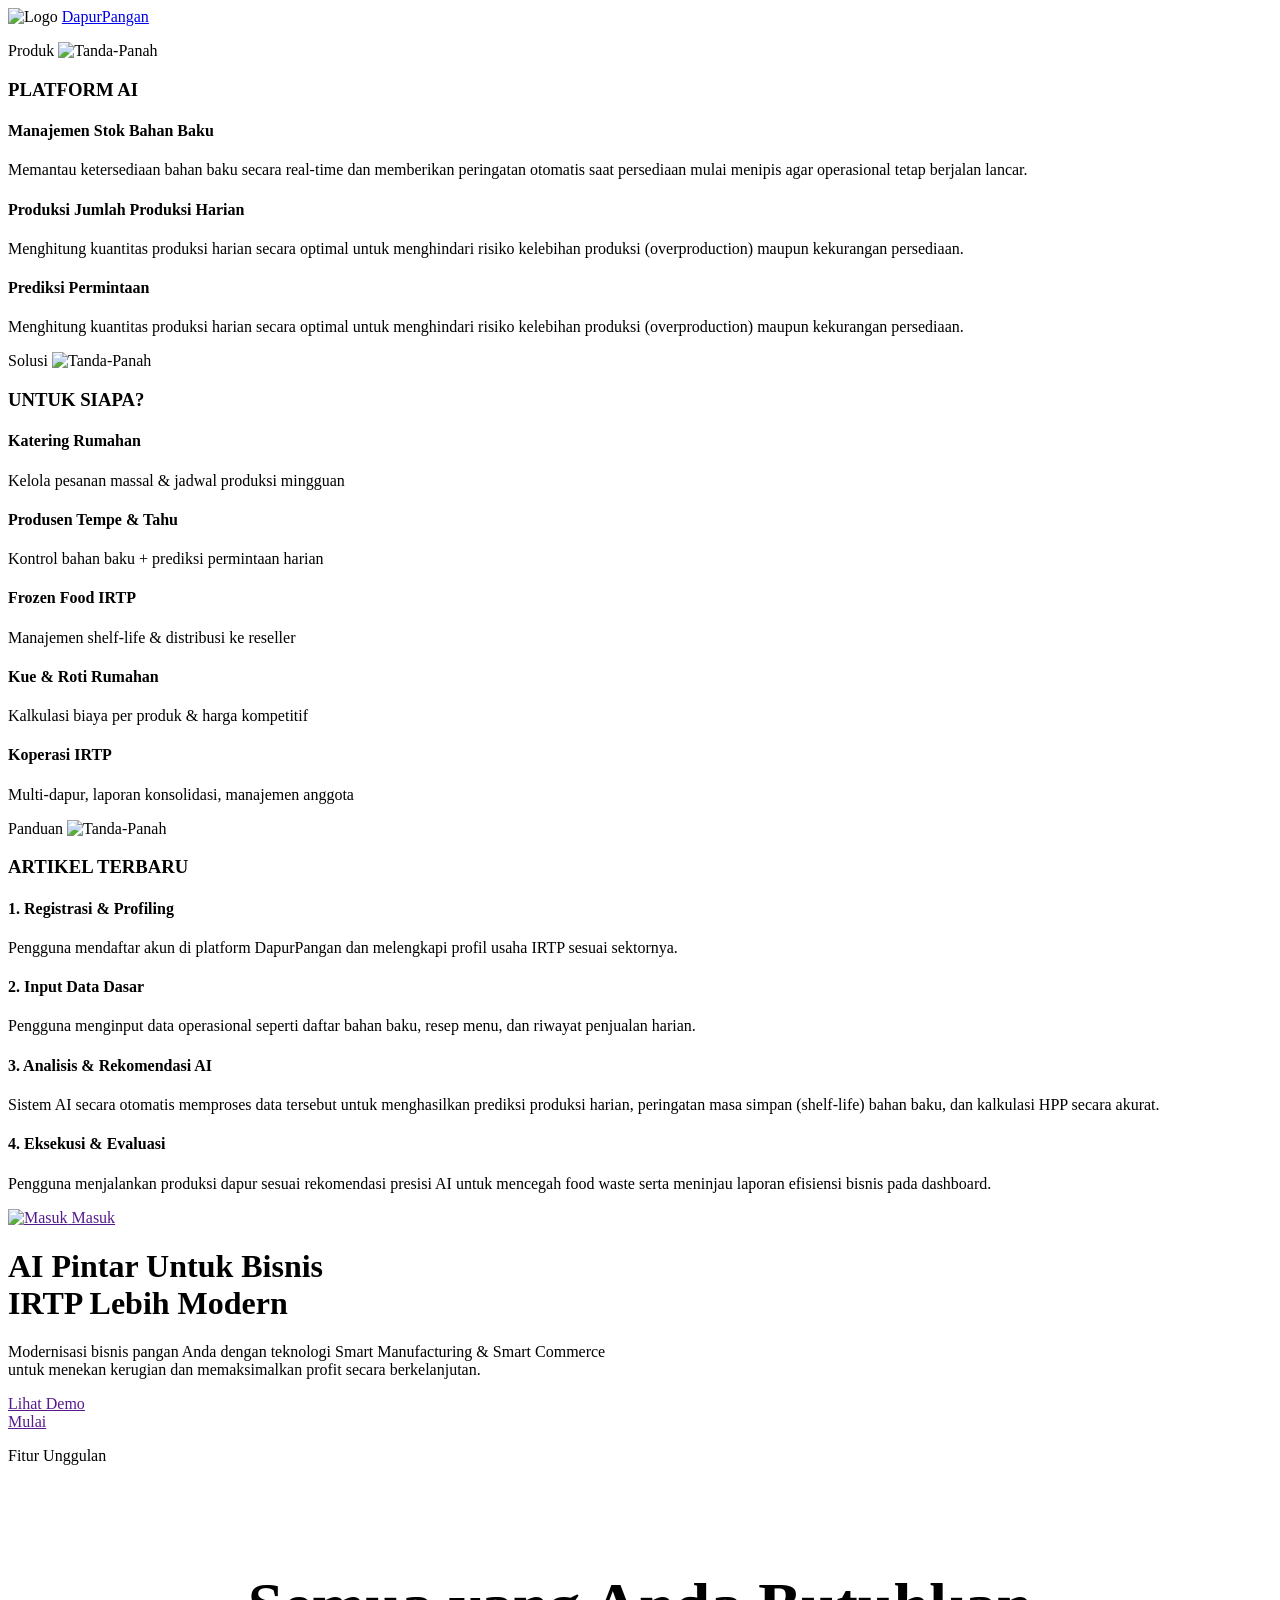
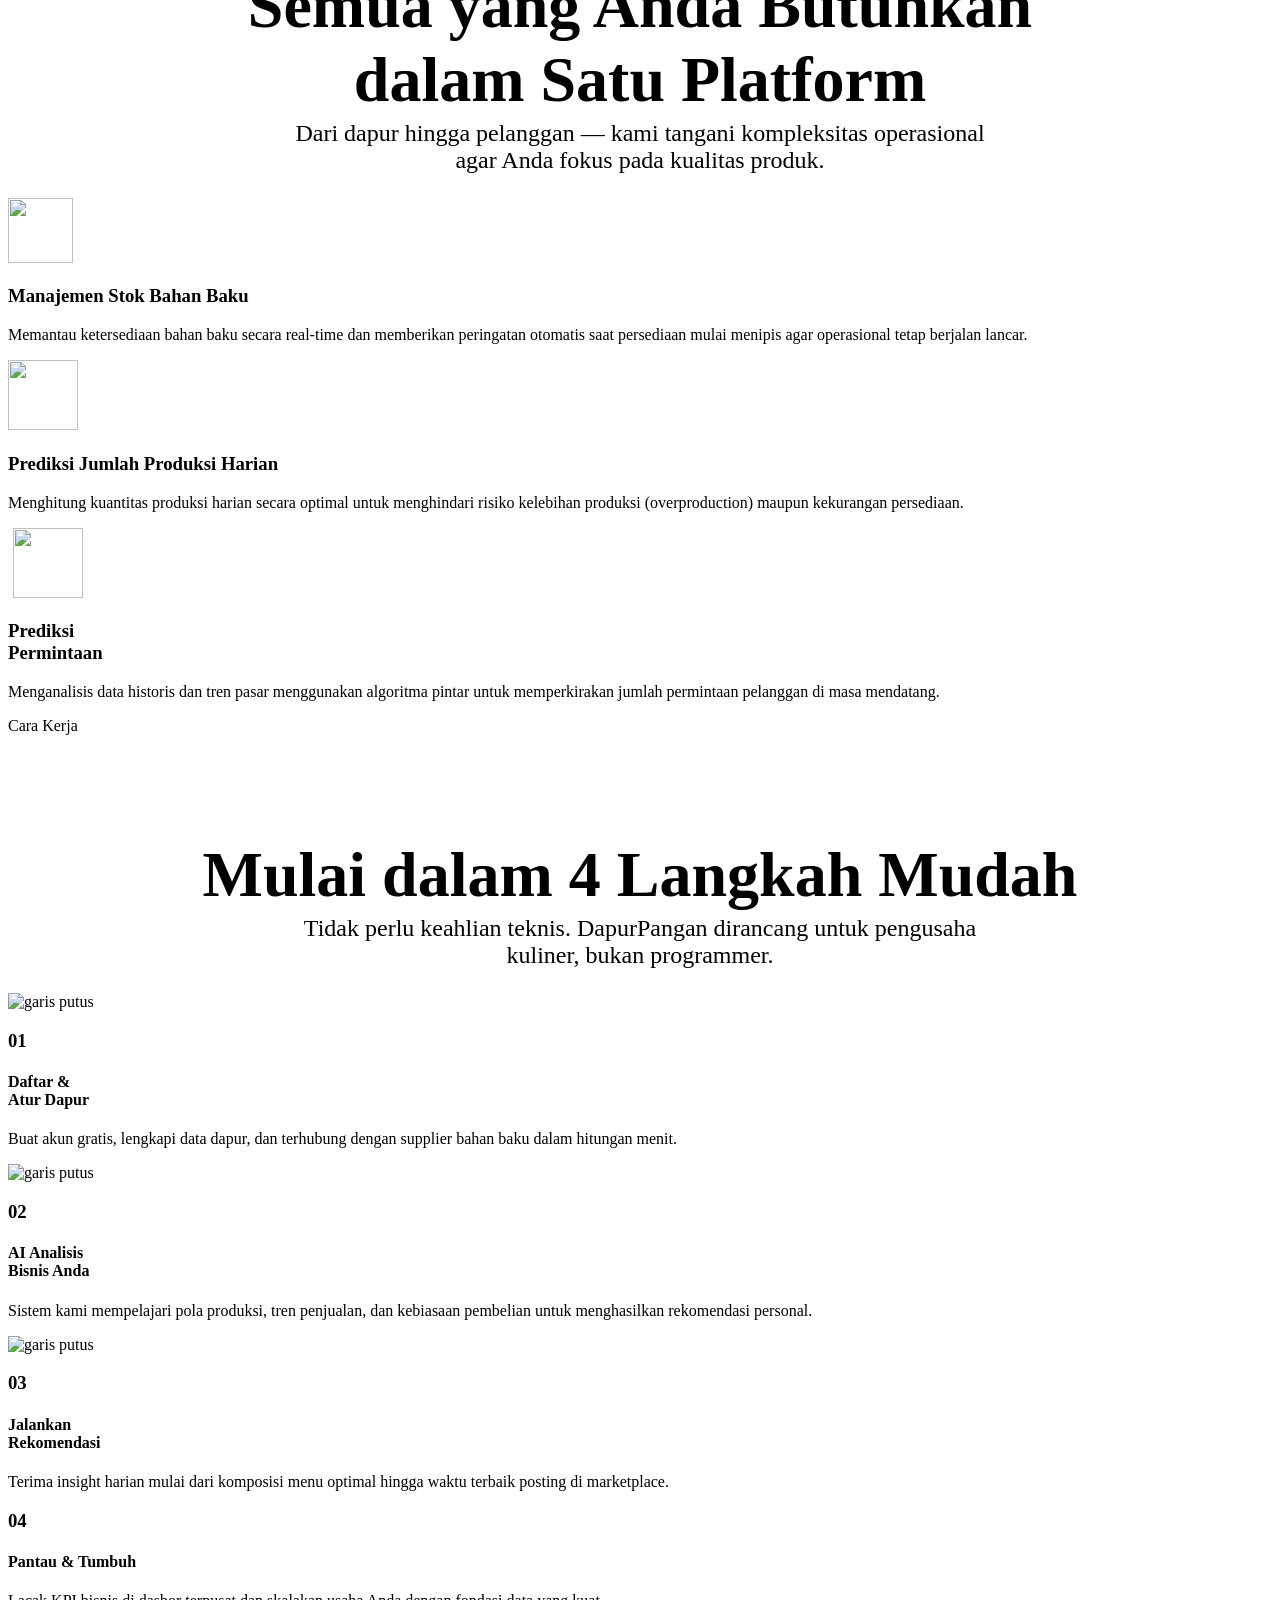
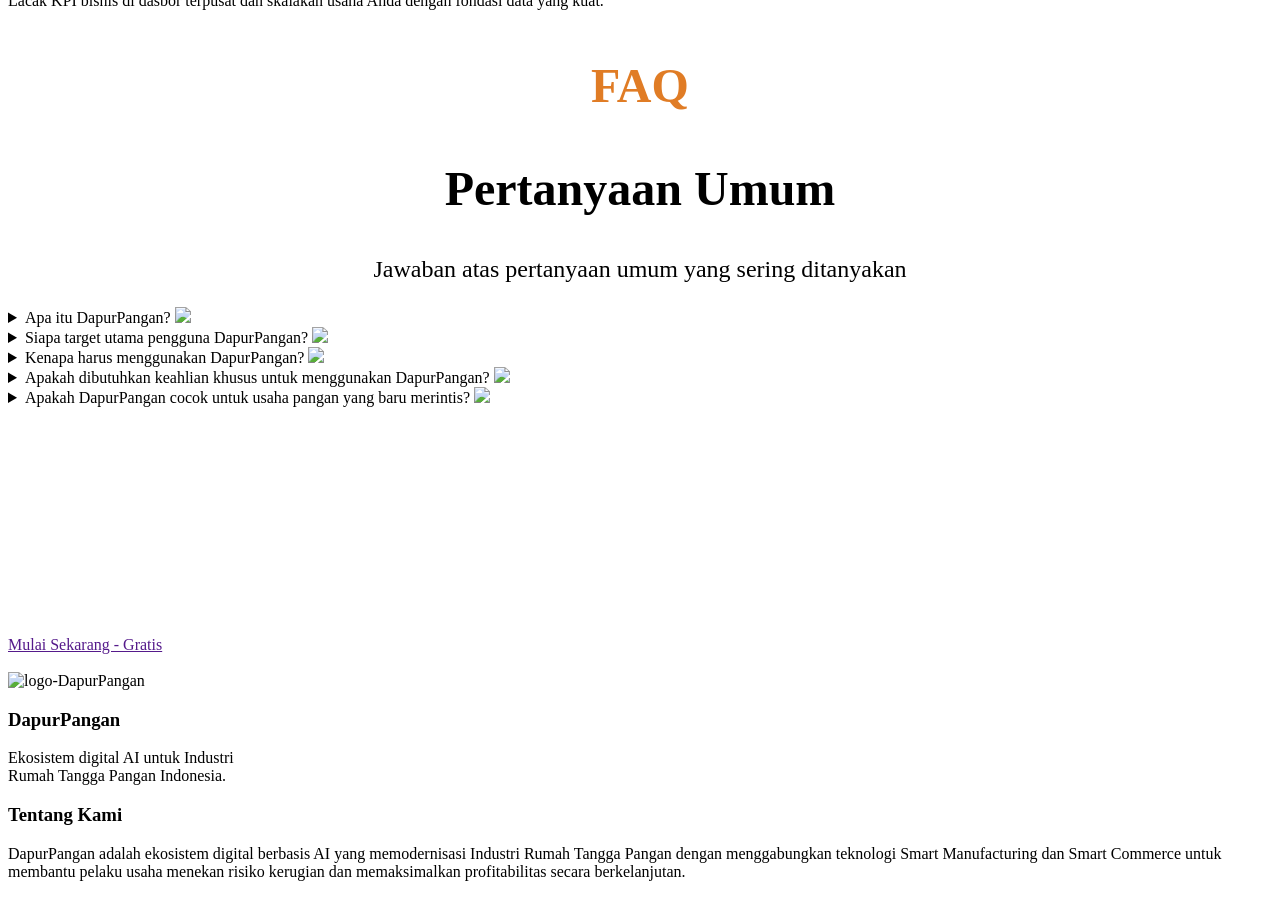
==== frontend/HTML/index.html @ bfacdd44 "Frontend Update" ====
<!DOCTYPE html>
<html lang="en">
<head>
    <meta charset="UTF-8">
    <meta name="viewport" content="width=device-width, initial-scale=1.0">
    <link rel="stylesheet" href="/CSS/style.css">
    <title>DapurPangan AI</title>
</head>
<body>
    <!-- NavBar -->
    <div class ="navbar-menu"> 
        <div id="logo-wrapper">
            <img src="/Image/Logo/Logo DapurPangan.svg" alt="Logo" width="48" height="48">
            <a href="/HTML/index.html">DapurPangan</a>
        </div>

        <div class="Nav">
            <div class="nav-item">
                <!-- Item 1 -->
                <div class="nav-group">
                    <p class="nav-header">
                        Produk
                        <img src="/Image/Panah-Bawah.svg" alt="Tanda-Panah" class="Panah-Bawah" height="15px" width="15px">
                    </p>

                    <div class="mega-box">
                        <h3>PLATFORM AI</h3>
                        
                        <!-- Isi 1 -->
                        <div class="isi-megabox">

                            <div class="teks">
                                <h4>Manajemen Stok Bahan Baku</h4>
                                <p>
                                    Memantau ketersediaan bahan baku secara real-time dan memberikan peringatan 
                                    otomatis saat persediaan mulai menipis agar operasional tetap berjalan lancar.
                                </p>
                            </div>

                        </div>

                        <!-- Isi 2 -->
                        <div class="isi-megabox">

                            <div class="teks">
                                <h4>Produksi Jumlah Produksi Harian</h4>
                                <p>
                                    Menghitung kuantitas produksi harian secara optimal untuk menghindari risiko 
                                    kelebihan produksi (overproduction) maupun kekurangan persediaan.
                                </p>
                            </div>

                        </div>

                        <!-- Isi 3 -->
                        <div class="isi-megabox">

                            <div class="teks">
                                <h4>Prediksi Permintaan</h4>
                                <p>
                                    Menghitung kuantitas produksi harian secara optimal untuk menghindari risiko 
                                    kelebihan produksi (overproduction) maupun kekurangan persediaan.
                                </p>
                            </div>

                        </div>


                    </div>
                </div>
                
                <!-- Item 2 -->
                <div class="nav-group">
                    <p class="nav-header">
                        Solusi
                        <img src="/Image/Panah-Bawah.svg" alt="Tanda-Panah" class="Panah-Bawah" height="15px" width="15px">
                    </p>

                    <div class="mega-box">
                        <h3>UNTUK SIAPA?</h3>

                        <!-- Isi 1 -->
                        <div class="isi-megabox">

                            <div class="teks">
                                <h4>Katering Rumahan</h4>
                                <p>Kelola pesanan massal & jadwal produksi mingguan</p>
                            </div>

                        </div>

                        <!-- Isi 2 -->
                        <div class="isi-megabox">

                            <div class="teks">
                                <h4>Produsen Tempe & Tahu</h4>
                                <p>Kontrol bahan baku + prediksi permintaan harian</p>
                            </div>

                        </div>

                        <!-- Isi 3 -->
                        <div class="isi-megabox">

                            <div class="teks">
                                <h4>Frozen Food IRTP</h4>
                                <p>Manajemen shelf-life & distribusi ke reseller</p>
                            </div>

                        </div>

                        <!-- Isi 4 -->
                        <div class="isi-megabox">
                            
                            <div class="teks">
                                <h4>Kue & Roti Rumahan</h4>
                                <p>Kalkulasi biaya per produk & harga kompetitif</p>
                            </div>

                        </div>

                        <!-- Isi 5 -->
                        <div class="isi-megabox">

                            <div class="teks">
                                <h4>Koperasi IRTP</h4>
                                <p>Multi-dapur, laporan konsolidasi, manajemen anggota</p>
                            </div>

                        </div>

                    </div>
                </div>

                <!-- Item 3 -->
                <div class="nav-group">
                    <p class="nav-header">
                        Panduan
                        <img src="/Image/Panah-Bawah.svg" alt="Tanda-Panah" class="Panah-Bawah" height="15px" width="15px">
                    </p>

                    <div class="mega-box">
                        <h3>ARTIKEL TERBARU</h3>
                        <!-- Isi 1 -->
                        <div class="isi-megabox">

                            <div class="teks">
                                <h4>1. Registrasi & Profiling</h4>
                                <p>
                                    Pengguna mendaftar akun di platform DapurPangan dan melengkapi profil usaha IRTP sesuai sektornya.
                                </p>
                            </div>

                        </div>

                        <!-- Isi 2 -->
                        <div class="isi-megabox">

                            <div class="teks">
                                <h4>2. Input Data Dasar</h4>
                                <p>
                                    Pengguna menginput data operasional seperti daftar bahan baku, resep menu, dan riwayat penjualan harian.
                                </p>
                            </div>

                        </div>

                        <!-- Isi 3 -->
                        <div class="isi-megabox">

                            <div class="teks">
                                <h4>3. Analisis & Rekomendasi AI</h4>
                                <p>
                                    Sistem AI secara otomatis memproses data tersebut untuk menghasilkan prediksi produksi harian, 
                                    peringatan masa simpan (shelf-life) bahan baku, dan kalkulasi HPP secara akurat.
                                </p>
                            </div>

                        </div>

                        <!-- Isi 4 -->
                        <div class="isi-megabox">

                            <div class="teks">
                                <h4>4. Eksekusi & Evaluasi</h4>
                                <p>
                                    Pengguna menjalankan produksi dapur sesuai rekomendasi presisi AI untuk mencegah food waste serta meninjau 
                                    laporan efisiensi bisnis pada dashboard.
                                </p>
                            </div>

                        </div>

                    </div>
                </div>
                
            </div>

        </div>

        <div id="tombol-masuk">
            <a href="">
            <img id="logo-masuk" src="/Image/Mulai.svg" alt="Masuk" width="30" height="32">
                Masuk
            </a> 
        </div>

    </div>

    <!-- Body -->
     <div class ="Body-Content">
        <div id="Judul">
            <h1>AI Pintar Untuk Bisnis<br> IRTP Lebih Modern</h1>
        </div>

        <div id="Isi-Teks">
            <p>Modernisasi bisnis pangan Anda dengan teknologi Smart Manufacturing & Smart Commerce<br>
                untuk menekan kerugian dan memaksimalkan profit secara berkelanjutan.
            </p>
        </div>

        <div id="Tombol">
            <div id="btn-Lihat-Demo">
                <a href="">Lihat Demo</a>
            </div>

            <div id="btn-Mulai">
                <a href="">Mulai</a>
            </div>
        </div>
     </div>
     
     <!-- Fitur Unggulan -->
    <div class="fitur-unggulan">
        <div class="badge-hiasan">
            <p>Fitur Unggulan</p>
        </div>

        <div class="badge-tulisan">
            <h2 style="font-size: 64px; font-weight: 600; text-align: center; position: relative; top: 50px;">
                Semua yang Anda Butuhkan<br>dalam Satu Platform
            </h2>
            <p style="font-size: 24px; text-align: center;">
               Dari dapur hingga pelanggan — kami tangani kompleksitas operasional<br>agar Anda fokus pada kualitas produk. 
            </p>
        </div>
        
        <div class="card-container">

            <div class="isi-fitur">
                <div class="Header-fitur">
                    <div class="logo-fitur">
                        <img src="/Image/Logo Manajemen Stock.svg" style="height: 65px;  width: 65px;">
                    </div>
                    <h3>Manajemen Stok Bahan Baku</h3>
                </div>
                <p>Memantau ketersediaan bahan baku secara real-time dan memberikan peringatan 
                    otomatis saat persediaan mulai menipis agar operasional tetap berjalan lancar.
                </p>
            </div>

            <div class="isi-fitur">
                <div class="Header-fitur">
                    <div class="logo-fitur">
                        <img src="/Image/Logo Prediksi Jumlah.svg" style="height: 70px;  width: 70px;">
                    </div>
                    <h3>Prediksi Jumlah Produksi Harian</h3>
                </div>
                <p>Menghitung kuantitas produksi harian secara optimal untuk menghindari risiko 
                    kelebihan produksi (overproduction) maupun kekurangan persediaan.
                </p>
            </div>

            <div class="isi-fitur">
                <div class="Header-fitur">
                    <div class="logo-fitur">
                        <img src="/Image/Logo Prediksi Permintaan.svg" style="height:70px;  width: 70px; margin-left: 5px;">
                    </div>
                    <h3>Prediksi<br>Permintaan</h3>
                </div>
                <p>Menganalisis data historis dan tren pasar menggunakan algoritma pintar untuk memperkirakan jumlah permintaan pelanggan di masa mendatang.</p>
            </div>

        </div>

    </div>

    <!-- Cara Kerja -->
    <div class="badge-hiasan">
         <p>Cara Kerja</p>
    </div>

    <div class="badge-tulisan">
        <h2 style="font-size: 64px; font-weight: 600; text-align: center; position: relative; top: 50px;">
            Mulai dalam 4 Langkah Mudah
        </h2>

        <p style="font-size: 24px; text-align: center;">
            Tidak perlu keahlian teknis. DapurPangan dirancang untuk pengusaha<br>kuliner, bukan programmer.
        </p>
    </div>

    <div class="Cara-kerja">

        <div id="CaraKerja-Satu">
            <div class="Header-CaraKerja">
                <div class="nomor-cara-kerja">
                    <div id="Garis-satu">
                        <img src="/Image/Garis.svg" alt="garis putus">
                    </div>
                    <h3>01</h3> 
                </div>
                <h4>Daftar &<br>Atur Dapur</h4>
            </div>
            <p>Buat akun gratis, lengkapi data dapur, dan terhubung dengan supplier bahan baku dalam hitungan menit.</p>
        </div>

        <div id="CaraKerja-Dua">
            <div class="Header-CaraKerja">
                <div class="nomor-cara-kerja">
                    <div id="Garis-dua">
                        <img src="/Image/Garis.svg" alt="garis putus">
                    </div>
                    <h3>02</h3> 
                </div>
                <h4>AI Analisis<br>Bisnis Anda</h4>
            </div>
            <p>Sistem kami mempelajari pola produksi, tren penjualan, dan kebiasaan pembelian untuk menghasilkan rekomendasi personal.</p>
        </div>

        <div id="CaraKerja-Tiga">
            <div class="Header-CaraKerja">
                <div class="nomor-cara-kerja">
                    <div id="Garis-tiga">
                        <img src="/Image/Garis.svg" alt="garis putus">
                    </div>
                    <h3>03</h3> 
                </div>
                <h4>Jalankan<br>Rekomendasi</h4>
            </div>
            <p>Terima insight harian mulai dari komposisi menu optimal hingga waktu terbaik posting di marketplace.</p>
        </div>

        <div id="CaraKerja-Empat">
            <div class="Header-CaraKerja">
                <div class="nomor-cara-kerja">
                    <h3>04</h3> 
                </div>
                <h4>Pantau & Tumbuh</h4>
            </div>
            <p>Lacak KPI bisnis di dasbor terpusat dan skalakan usaha Anda dengan fondasi data yang kuat.</p>
        </div>

    </div>

    <!-- FAQ -->
     
     <div class="FAQ">

        <div id="Header-FAQ">
            <h3 style="font-size: 48px; font-weight:600; color:#E07C25; text-align: center;">
                FAQ
            </h3>
            
            <h2 style="font-size: 48px; font-weight: 600; text-align: center;">
                Pertanyaan Umum
            </h2>
            
            <p style="font-size: 24px; font-weight: 300; text-align: center;">
                Jawaban atas pertanyaan umum yang sering ditanyakan            
            </p>
        </div>

        <div class="Kotak-pertanyaan">
            <details>
                <summary>  
                    Apa itu DapurPangan?
                    <img src="/Image/Tanda-Panah.svg" class="panah-faq">
                </summary>
                <p>
                   DapurPangan adalah ekosistem digital berbasis AI yang memodernisasi Industri Rumah Tangga Pangan 
                   dengan menggabungkan teknologi Smart Manufacturing dan Smart Commerce untuk membantu pelaku usaha 
                   menekan risiko kerugian dan memaksimalkan profitabilitas secara berkelanjutan.
                </p>
            </details>
        </div>
        
        <div class="Kotak-pertanyaan">
            <details>
                <summary>  
                    Siapa target utama pengguna DapurPangan?
                    <img src="/Image/Tanda-Panah.svg" class="panah-faq">
                </summary>
                <p>
                    Target utama DapurPangan adalah pelaku usaha kuliner (UMKM/catering), 
                    serta masyarakat umum yang membutuhkan pasokan bahan pangan segar, berkualitas, dan terjangkau 
                    secara praktis langsung dari sumbernya.
                </p>
            </details>
        </div>
        
        <div class="Kotak-pertanyaan">
            <details>
                <summary>  
                    Kenapa harus menggunakan DapurPangan?
                    <img src="/Image/Tanda-Panah.svg" class="panah-faq">
                </summary>
                <p>
                    Karena DapurPangan memodernisasi ekosistem pangan melalui integrasi Smart Commerce
                    dan Smart Manufacturing. Kami memanfaatkan teknologi digital untuk mempermudah transaksi 
                    dan memangkas rantai distribusi, dipadukan dengan standar pengolahan serta kontrol kualitas modern. 
                    Hasilnya, kamu mendapatkan bahan pangan yang lebih segar, terjamin higienis, dan berharga kompetitif 
                    secara lebih praktis.
                </p>
            </details>
        </div>

        <div class="Kotak-pertanyaan">
            <details>
                <summary>  
                    Apakah dibutuhkan keahlian khusus untuk menggunakan DapurPangan?
                    <img src="/Image/Tanda-Panah.svg" class="panah-faq">
                </summary>
                <p>
                    Sama sekali tidak. DapurPangan dirancang dengan antarmuka yang ramah pengguna (user-friendly) khusus untuk pelaku 
                    Industri Rumah Tangga Pangan. Anda tidak perlu memiliki latar belakang IT atau keahlian teknis khusus. Teknologi 
                    AI kami akan bekerja di latar belakang untuk mengotomatisasi proses analitik, Smart Manufacturing, dan Smart Commerce, 
                    sehingga Anda bisa tetap fokus pada hal terpenting: menciptakan produk berkualitas dan mengembangkan bisnis.
                </p>
            </details>
        </div>

        <div class="Kotak-pertanyaan">
            <details>
                <summary>  
                    Apakah DapurPangan cocok untuk usaha pangan yang baru merintis?
                    <img src="/Image/Tanda-Panah.svg" class="panah-faq">
                </summary>
                <p>
                    Sangat cocok. DapurPangan dirancang fleksibel untuk mendampingi usaha di berbagai skala—mulai dari dapur rumah tangga 
                    yang baru merintis hingga IRTP yang sedang bersiap ekspansi ke skala manufaktur.
                </p>
            </details>
        </div>
        
     </div>

     <!-- Bottom -->
     <div class="Bottom">
        <div id="Header-bottom">
            <h3 style="font-size: 48px; font-weight: 600; text-align: center; position: relative; top: 50px; color: #FFFFFF;">
            Siap Modernisasi Dapur Anda?
            </h3>
            <p style="font-size: 24px; text-align: center; color: #FFFFFF; ">
            Bergabunglah dengan kami dan rasakan manfaat AI DapurPangan. Daftar gratis, tanpa<br>kartu kredit.
            </p>

            <div id="Tombol-Mulai">
                <a href=""> Mulai Sekarang - Gratis </a>
            </div>
        </div>
        
        <hr style="background-color: #FFFFFF24; border: none; height: 2px;">

        <div id="penutup">
            <div id="deskripsi-produk">
                <div id="header-logo">
                    <img src="/Image/Logo/Logo DapurPangan.svg" alt="logo-DapurPangan" style="width: 75px; height: 75px;">
                    <h3>DapurPangan</h3>
                </div>
                <p>Ekosistem digital AI untuk Industri<br>Rumah Tangga Pangan Indonesia.</p>
            </div>

            <div id="tentang-kami">
                <h3>Tentang Kami</h3>
                <p>
                    DapurPangan adalah ekosistem digital berbasis AI yang memodernisasi Industri Rumah Tangga 
                    Pangan dengan menggabungkan teknologi Smart Manufacturing dan Smart Commerce untuk membantu 
                    pelaku usaha menekan risiko kerugian dan memaksimalkan profitabilitas secara berkelanjutan.
                </p>
            </div>
        </div>
     </div>

</body>
</html>
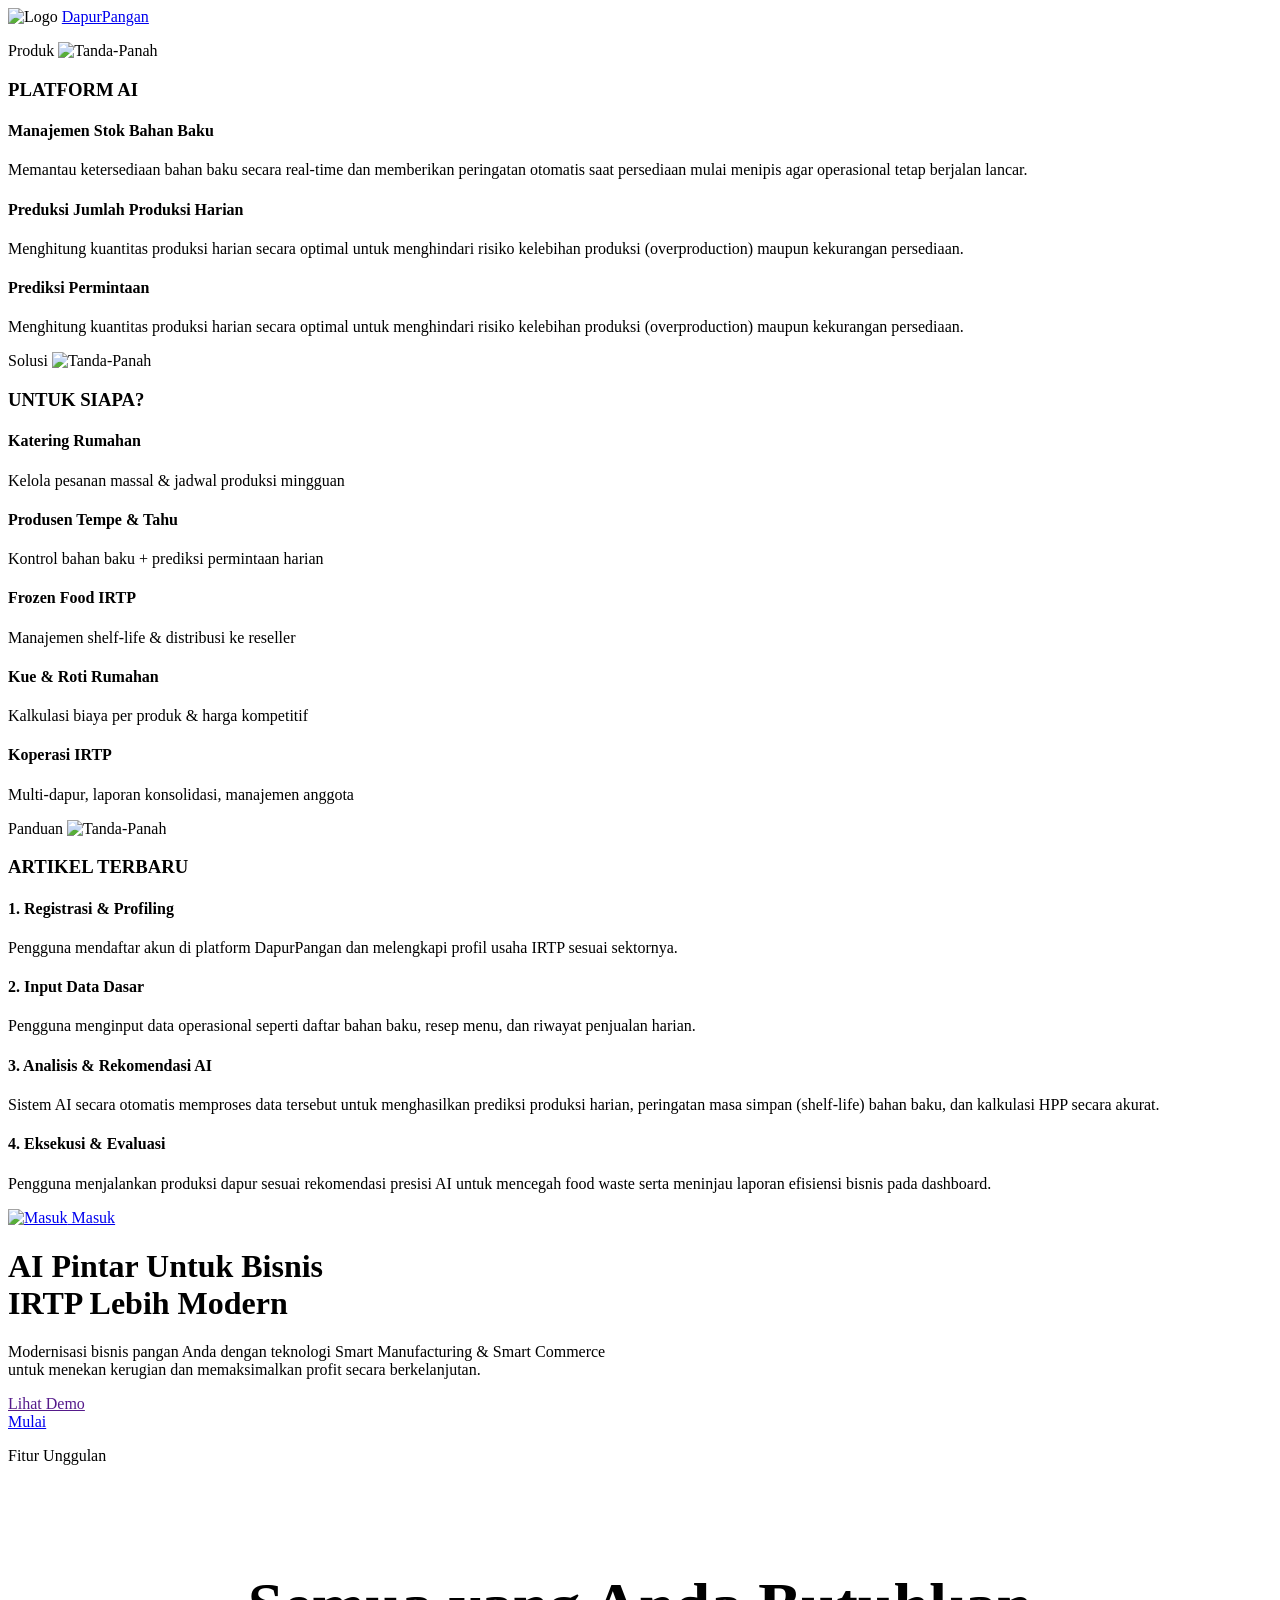
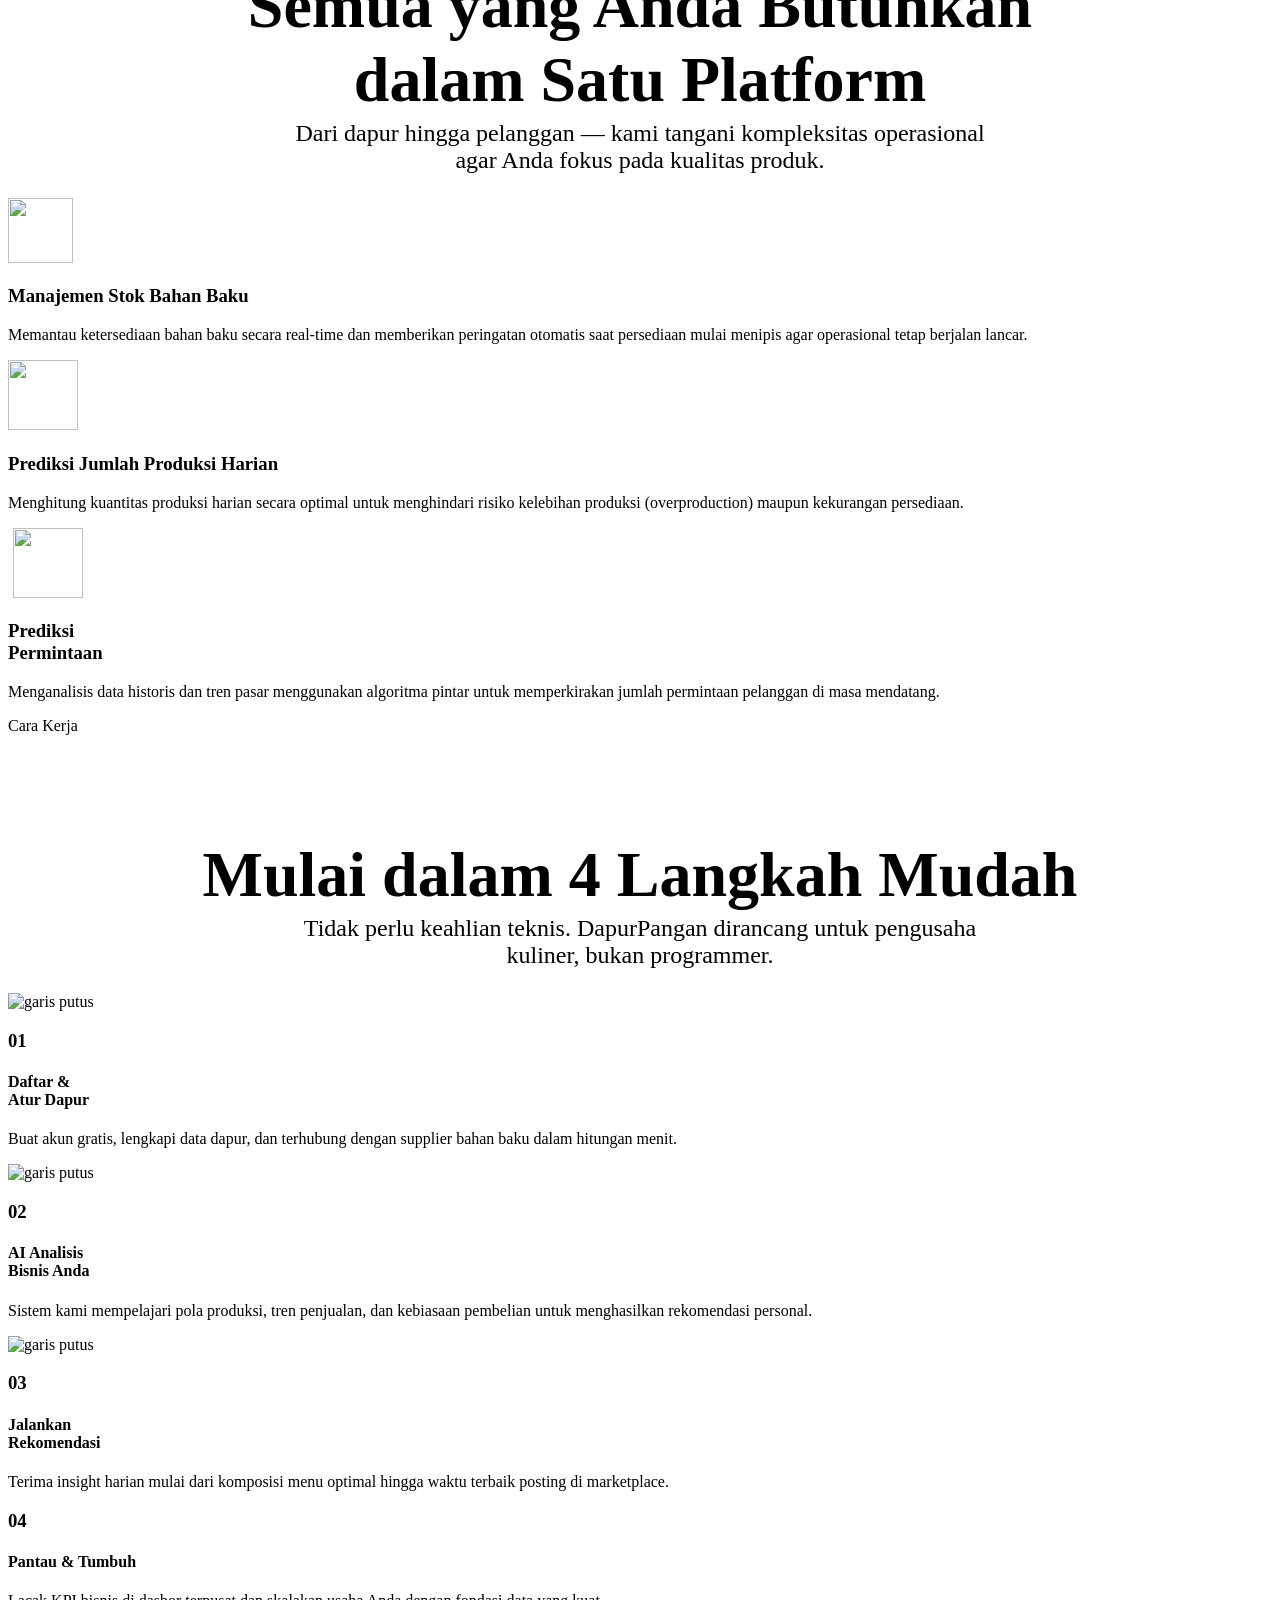
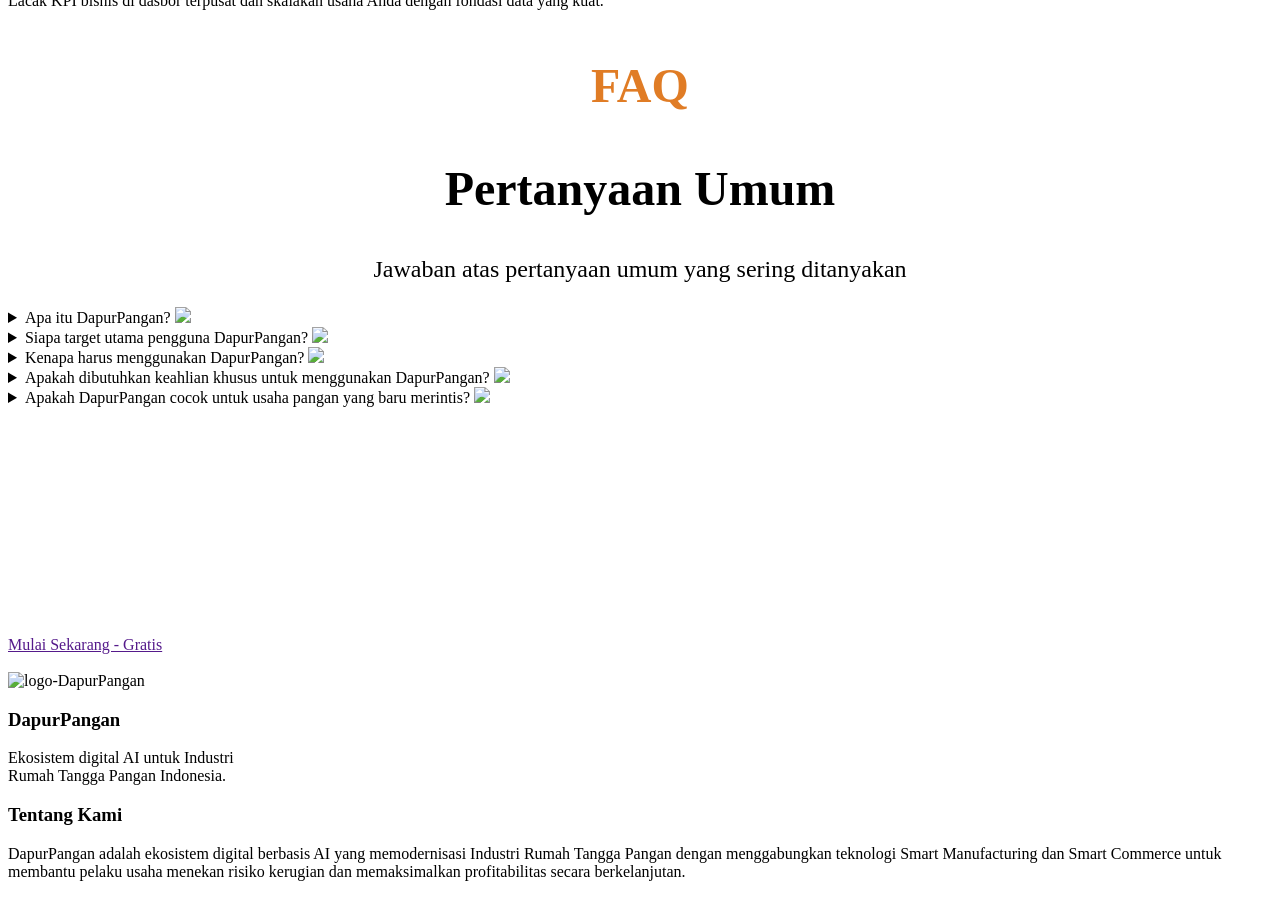
==== commit a5354295: "Update tampilan, perbaikan website, tambah halaman baru" ====
--- a/frontend/HTML/index.html
+++ b/frontend/HTML/index.html
@@ -4,7 +4,8 @@
     <meta charset="UTF-8">
     <meta name="viewport" content="width=device-width, initial-scale=1.0">
     <link rel="stylesheet" href="/CSS/style.css">
-    <title>DapurPangan AI</title>
+    <link rel="icon" type="image/svg+xml" href="/Image/Logo/Logo DapurPangan.svg">
+    <title>DapurPangan</title>
 </head>
 <body>
     <!-- NavBar -->
@@ -43,7 +44,7 @@
                         <div class="isi-megabox">
 
                             <div class="teks">
-                                <h4>Produksi Jumlah Produksi Harian</h4>
+                                <h4>Preduksi Jumlah Produksi Harian</h4>
                                 <p>
                                     Menghitung kuantitas produksi harian secara optimal untuk menghindari risiko 
                                     kelebihan produksi (overproduction) maupun kekurangan persediaan.
@@ -199,7 +200,7 @@
         </div>
 
         <div id="tombol-masuk">
-            <a href="">
+            <a href="/HTML/AI Dashboard.html">
             <img id="logo-masuk" src="/Image/Mulai.svg" alt="Masuk" width="30" height="32">
                 Masuk
             </a> 
@@ -225,7 +226,7 @@
             </div>
 
             <div id="btn-Mulai">
-                <a href="">Mulai</a>
+                <a href="/HTML/AI Dashboard.html">Mulai</a>
             </div>
         </div>
      </div>
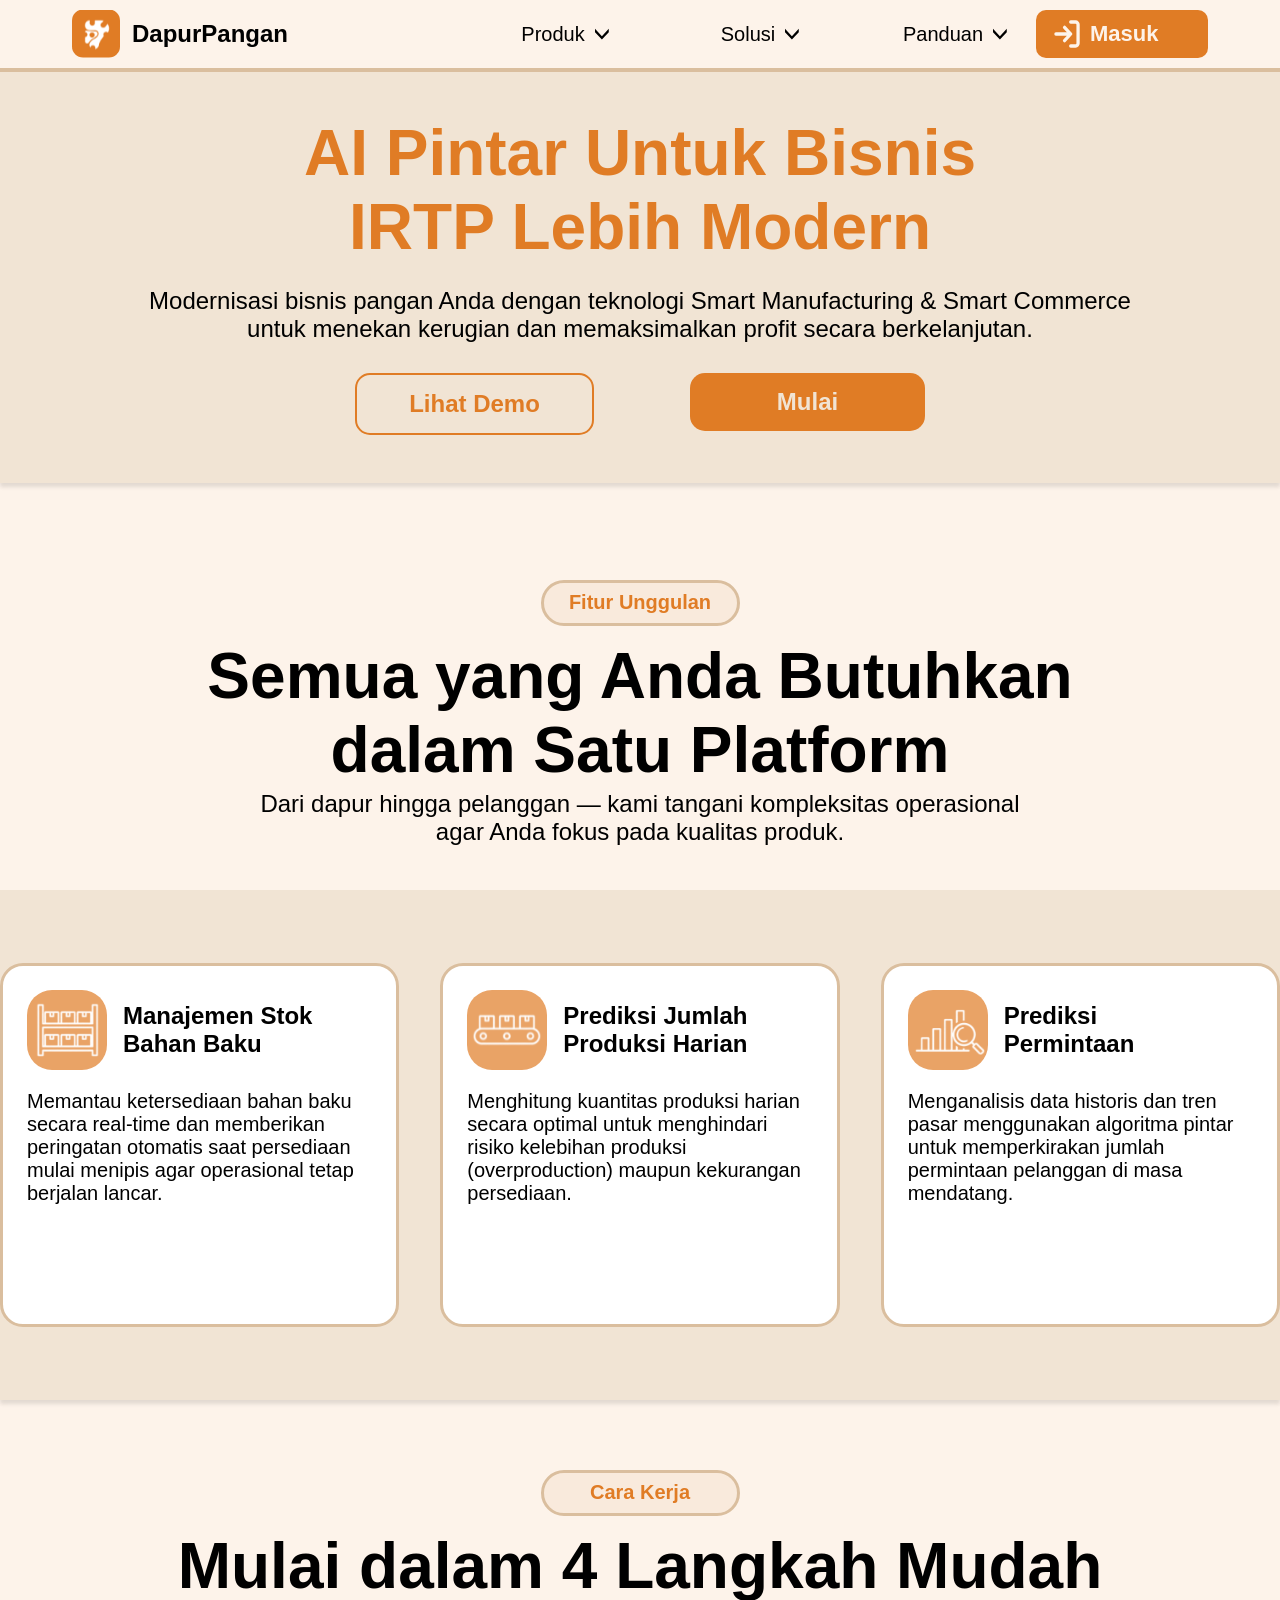
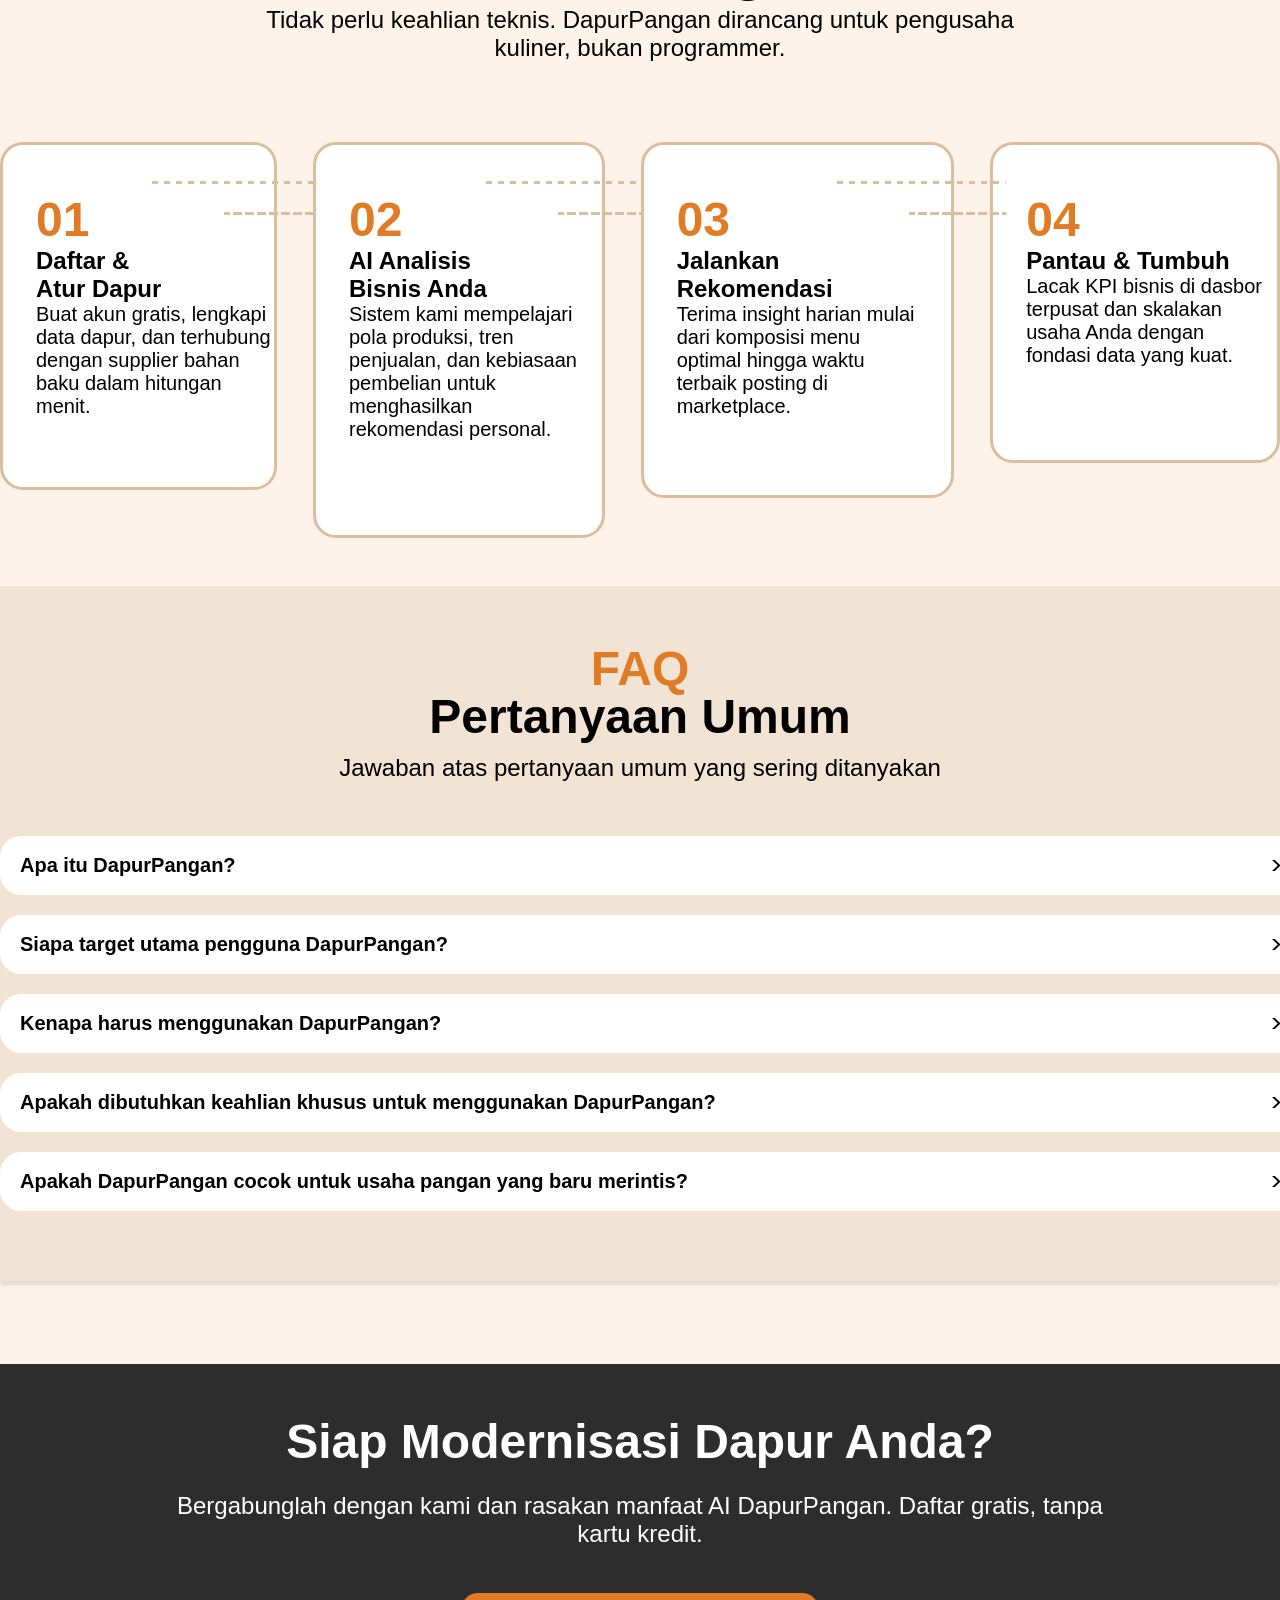
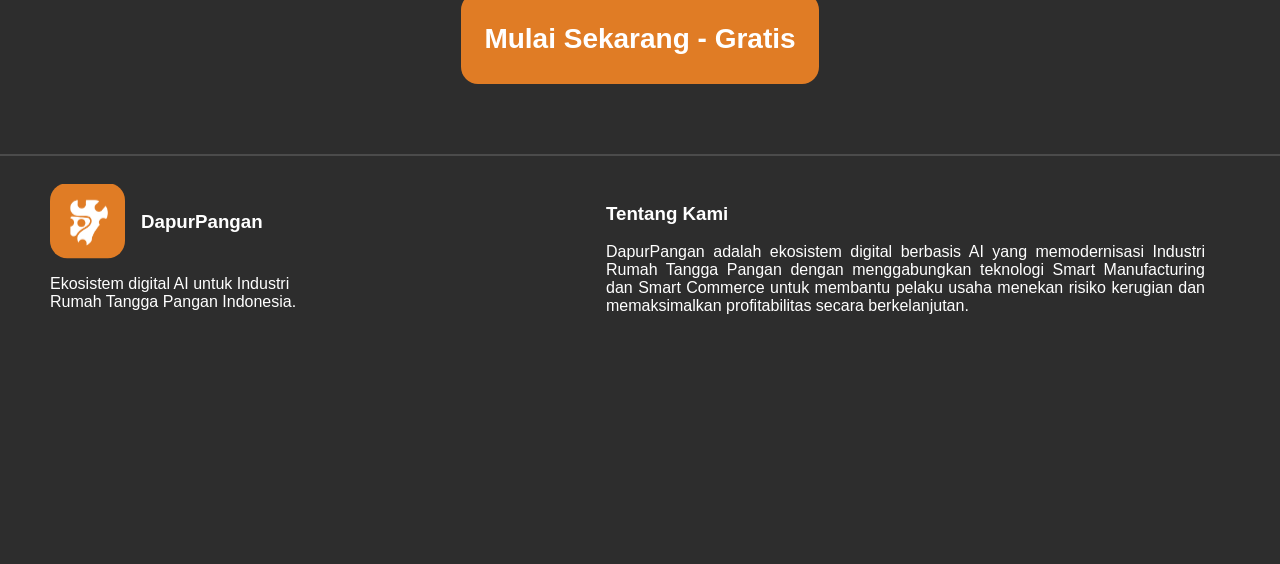
==== commit 095bfceb: "update website, & perbaikan" ====
--- a/frontend/HTML/index.html
+++ b/frontend/HTML/index.html
@@ -3,16 +3,16 @@
 <head>
     <meta charset="UTF-8">
     <meta name="viewport" content="width=device-width, initial-scale=1.0">
-    <link rel="stylesheet" href="/CSS/style.css">
-    <link rel="icon" type="image/svg+xml" href="/Image/Logo/Logo DapurPangan.svg">
+    <link rel="stylesheet" href="../CSS/style.css">
+    <link rel="icon" type="image/svg+xml" href="../Image/Logo/Logo DapurPangan.svg">
     <title>DapurPangan</title>
 </head>
 <body>
     <!-- NavBar -->
     <div class ="navbar-menu"> 
         <div id="logo-wrapper">
-            <img src="/Image/Logo/Logo DapurPangan.svg" alt="Logo" width="48" height="48">
-            <a href="/HTML/index.html">DapurPangan</a>
+            <img src="../Image/Logo/Logo DapurPangan.svg" alt="Logo" width="48" height="48">
+            <a href="../HTML/index.html">DapurPangan</a>
         </div>
 
         <div class="Nav">
@@ -21,7 +21,7 @@
                 <div class="nav-group">
                     <p class="nav-header">
                         Produk
-                        <img src="/Image/Panah-Bawah.svg" alt="Tanda-Panah" class="Panah-Bawah" height="15px" width="15px">
+                        <img src="../Image/Panah-Bawah.svg" alt="Tanda-Panah" class="Panah-Bawah" height="15px" width="15px">
                     </p>
 
                     <div class="mega-box">
@@ -44,7 +44,7 @@
                         <div class="isi-megabox">
 
                             <div class="teks">
-                                <h4>Preduksi Jumlah Produksi Harian</h4>
+                                <h4>Prediksi Jumlah Produksi Harian</h4>
                                 <p>
                                     Menghitung kuantitas produksi harian secara optimal untuk menghindari risiko 
                                     kelebihan produksi (overproduction) maupun kekurangan persediaan.
@@ -74,7 +74,7 @@
                 <div class="nav-group">
                     <p class="nav-header">
                         Solusi
-                        <img src="/Image/Panah-Bawah.svg" alt="Tanda-Panah" class="Panah-Bawah" height="15px" width="15px">
+                        <img src="../Image/Panah-Bawah.svg" alt="Tanda-Panah" class="Panah-Bawah" height="15px" width="15px">
                     </p>
 
                     <div class="mega-box">
@@ -137,7 +137,7 @@
                 <div class="nav-group">
                     <p class="nav-header">
                         Panduan
-                        <img src="/Image/Panah-Bawah.svg" alt="Tanda-Panah" class="Panah-Bawah" height="15px" width="15px">
+                        <img src="../Image/Panah-Bawah.svg" alt="Tanda-Panah" class="Panah-Bawah" height="15px" width="15px">
                     </p>
 
                     <div class="mega-box">
@@ -200,8 +200,8 @@
         </div>
 
         <div id="tombol-masuk">
-            <a href="/HTML/AI Dashboard.html">
-            <img id="logo-masuk" src="/Image/Mulai.svg" alt="Masuk" width="30" height="32">
+            <a href="../HTML/AI Dashboard.html">
+            <img id="logo-masuk" src="../Image/Mulai.svg" alt="Masuk" width="30" height="32">
                 Masuk
             </a> 
         </div>
@@ -226,7 +226,7 @@
             </div>
 
             <div id="btn-Mulai">
-                <a href="/HTML/AI Dashboard.html">Mulai</a>
+                <a href="../HTML/AI Dashboard.html">Mulai</a>
             </div>
         </div>
      </div>
@@ -251,7 +251,7 @@
             <div class="isi-fitur">
                 <div class="Header-fitur">
                     <div class="logo-fitur">
-                        <img src="/Image/Logo Manajemen Stock.svg" style="height: 65px;  width: 65px;">
+                        <img src="../Image/Logo Manajemen Stock.svg" style="height: 65px;  width: 65px;">
                     </div>
                     <h3>Manajemen Stok Bahan Baku</h3>
                 </div>
@@ -263,7 +263,7 @@
             <div class="isi-fitur">
                 <div class="Header-fitur">
                     <div class="logo-fitur">
-                        <img src="/Image/Logo Prediksi Jumlah.svg" style="height: 70px;  width: 70px;">
+                        <img src="../Image/Logo Prediksi Jumlah.svg" style="height: 70px;  width: 70px;">
                     </div>
                     <h3>Prediksi Jumlah Produksi Harian</h3>
                 </div>
@@ -275,7 +275,7 @@
             <div class="isi-fitur">
                 <div class="Header-fitur">
                     <div class="logo-fitur">
-                        <img src="/Image/Logo Prediksi Permintaan.svg" style="height:70px;  width: 70px; margin-left: 5px;">
+                        <img src="../Image/Logo Prediksi Permintaan.svg" style="height:70px;  width: 70px; margin-left: 5px;">
                     </div>
                     <h3>Prediksi<br>Permintaan</h3>
                 </div>
@@ -307,7 +307,7 @@
             <div class="Header-CaraKerja">
                 <div class="nomor-cara-kerja">
                     <div id="Garis-satu">
-                        <img src="/Image/Garis.svg" alt="garis putus">
+                        <img src="../Image/Garis.svg" alt="garis putus">
                     </div>
                     <h3>01</h3> 
                 </div>
@@ -320,7 +320,7 @@
             <div class="Header-CaraKerja">
                 <div class="nomor-cara-kerja">
                     <div id="Garis-dua">
-                        <img src="/Image/Garis.svg" alt="garis putus">
+                        <img src="../Image/Garis.svg" alt="garis putus">
                     </div>
                     <h3>02</h3> 
                 </div>
@@ -333,7 +333,7 @@
             <div class="Header-CaraKerja">
                 <div class="nomor-cara-kerja">
                     <div id="Garis-tiga">
-                        <img src="/Image/Garis.svg" alt="garis putus">
+                        <img src="../Image/Garis.svg" alt="garis putus">
                     </div>
                     <h3>03</h3> 
                 </div>
@@ -376,7 +376,7 @@
             <details>
                 <summary>  
                     Apa itu DapurPangan?
-                    <img src="/Image/Tanda-Panah.svg" class="panah-faq">
+                    <img src="../Image/Tanda-Panah.svg" class="panah-faq">
                 </summary>
                 <p>
                    DapurPangan adalah ekosistem digital berbasis AI yang memodernisasi Industri Rumah Tangga Pangan 
@@ -390,7 +390,7 @@
             <details>
                 <summary>  
                     Siapa target utama pengguna DapurPangan?
-                    <img src="/Image/Tanda-Panah.svg" class="panah-faq">
+                    <img src="../Image/Tanda-Panah.svg" class="panah-faq">
                 </summary>
                 <p>
                     Target utama DapurPangan adalah pelaku usaha kuliner (UMKM/catering), 
@@ -404,7 +404,7 @@
             <details>
                 <summary>  
                     Kenapa harus menggunakan DapurPangan?
-                    <img src="/Image/Tanda-Panah.svg" class="panah-faq">
+                    <img src="../Image/Tanda-Panah.svg" class="panah-faq">
                 </summary>
                 <p>
                     Karena DapurPangan memodernisasi ekosistem pangan melalui integrasi Smart Commerce
@@ -420,7 +420,7 @@
             <details>
                 <summary>  
                     Apakah dibutuhkan keahlian khusus untuk menggunakan DapurPangan?
-                    <img src="/Image/Tanda-Panah.svg" class="panah-faq">
+                    <img src="../Image/Tanda-Panah.svg" class="panah-faq">
                 </summary>
                 <p>
                     Sama sekali tidak. DapurPangan dirancang dengan antarmuka yang ramah pengguna (user-friendly) khusus untuk pelaku 
@@ -435,7 +435,7 @@
             <details>
                 <summary>  
                     Apakah DapurPangan cocok untuk usaha pangan yang baru merintis?
-                    <img src="/Image/Tanda-Panah.svg" class="panah-faq">
+                    <img src="../Image/Tanda-Panah.svg" class="panah-faq">
                 </summary>
                 <p>
                     Sangat cocok. DapurPangan dirancang fleksibel untuk mendampingi usaha di berbagai skala—mulai dari dapur rumah tangga 
@@ -457,7 +457,7 @@
             </p>
 
             <div id="Tombol-Mulai">
-                <a href=""> Mulai Sekarang - Gratis </a>
+                <a href="../HTML/AI Dashboard.html"> Mulai Sekarang - Gratis </a>
             </div>
         </div>
         
@@ -466,7 +466,7 @@
         <div id="penutup">
             <div id="deskripsi-produk">
                 <div id="header-logo">
-                    <img src="/Image/Logo/Logo DapurPangan.svg" alt="logo-DapurPangan" style="width: 75px; height: 75px;">
+                    <img src="../Image/Logo/Logo DapurPangan.svg" alt="logo-DapurPangan" style="width: 75px; height: 75px;">
                     <h3>DapurPangan</h3>
                 </div>
                 <p>Ekosistem digital AI untuk Industri<br>Rumah Tangga Pangan Indonesia.</p>
--- a/frontend/CSS/style.css
+++ b/frontend/CSS/style.css
@@ -0,0 +1,571 @@
+
+html, body{
+    width: 100%;
+    margin: 0;
+    padding: 0;
+}
+
+body{
+    background-color: #FDF3EA;
+    font-family: 'Poppins', 'Century Gothic', 'Segoe UI', sans-serif;
+    cursor:default;
+    user-select: none;
+}
+
+h1{
+    font-size: 24px;
+    font-weight: 700;
+}
+
+h2{
+    font-size: 24px;
+    font-weight: 200;
+}
+
+.navbar-menu{
+    display: flex;
+    align-items: center;
+    position: sticky;   
+    top: 0;
+    z-index: 100;
+
+    background-color: #FDF3EA;
+    border-bottom: 4px solid #DABE9E;
+}
+
+/* Paling Kiri */
+#logo-wrapper{
+    margin-left: 72px;
+    display: flex;
+    align-items: center;
+    gap: 12px;
+}
+
+#logo-wrapper a{
+    margin: 0;
+    white-space: nowrap;
+    font-size: 24px;
+    text-decoration: none;
+    color: #000000;
+    font-weight: 700;
+    transition: color 0.3s ease;
+}
+
+#logo-wrapper a:hover{
+    color: #E07C25;
+}
+
+/* Tengah */
+.Nav{
+    margin-left: 200px;
+    display: flex;
+    align-items: center;
+    justify-self: center;
+    padding: 15px;
+    width: 100%;
+}
+
+.nav-item{
+    display: flex;
+    align-items: center;
+    width: 100%;
+    justify-content: center;
+    gap: 70px;
+}
+
+.nav-group{
+    position: relative;
+    display: flex;
+    justify-content: center;
+    align-items: center;
+    width: 125px;
+    height: 38px;
+}
+
+.nav-group p{
+    font-size: 20px;
+    font-weight: 525;
+    text-decoration: none;
+    color:black;
+    display: flex;
+    gap: 10px;
+    align-items: center;
+    justify-content: center;
+    transition: color 0.3s ease, background-color 0.3s ease; 
+    width: 125px;
+    height: 38px;
+    border-radius: 10px; 
+}
+
+.nav-item img.Panah-Bawah{
+    transition: 0.3s ease;
+    transform: rotate(0deg);
+}
+
+.nav-group:hover img.Panah-Bawah{
+    transform: rotate(180deg);
+    filter: invert(61%) sepia(74%) saturate(1312%) hue-rotate(345deg) brightness(98%) contrast(93%);
+}
+
+.nav-group:hover{
+    border-radius: 15px;
+    color: #E07C25;
+    background-color: #F9EADC;
+}
+
+.nav-header{
+    color: #000000;
+    transition: color 0.3s ease;
+}
+
+.nav-header:hover{
+    color: #E07C25;
+}
+
+.mega-box{
+    position: fixed;
+    top: 75px;
+    left: 50%;
+    transform: translateX(-50%);
+
+    width: 600px;
+    background-color: #FFFFFF;
+    color: #E07C25;
+    padding: 24px;
+    border-radius: 16px;
+    box-shadow: 0px 10px 30px rgba(0, 0, 0, 0.12);
+
+    opacity: 0;
+    visibility: hidden;
+    transition: opacity 0.3s ease, visibility 0.3s ease, top 0.3s ease;
+
+    display: flex;
+    flex-direction: column;
+    gap: 5px;
+}
+
+.nav-group:hover .mega-box{
+    opacity: 1;
+    visibility: visible;
+    top: 85px;
+}
+
+.mega-box h3{
+    margin: 0;
+}
+
+.isi-megabox{
+    display: flex;
+    align-items: center;
+    margin-left: 15px;
+}
+
+.teks{
+    color: #000000;
+    margin: 0;
+    margin-bottom: 5px;
+}
+
+.teks h4{
+    margin: 0;
+    margin-top: 5px;
+    margin-bottom: 5px;
+}
+
+.teks p{
+    margin: 0;
+    width: 100%;
+    font-size: 14px;
+    justify-content: flex-start;
+    height: auto;
+}
+
+/* Paling Kanan */
+#tombol-masuk{
+    width: 100%;
+    height: 48px;
+    display: flex;
+    justify-content: flex-end;
+    margin-right: 72px;
+}
+
+#tombol-masuk a{
+    font-size: 22px;
+    text-decoration: none;
+    color: #FDF3EA;
+    background-color: #E07C25;
+    border-radius: 10px;
+    font-weight: 600;
+    gap: 8px;
+
+    display: flex;
+    justify-content: flex-start;
+    padding: 0 16px;
+    align-items: center;
+    width: 140px;
+    height: 48px;
+}
+
+
+/* Body */
+.Body-Content{  
+    background-color: #f1e4d4;
+    padding: 8px 10px 8px 10px; 
+    position: relative; bottom: 7px;
+    box-shadow: 0px 4px 4px rgb(0, 0, 0, 0.11);
+}
+
+#Judul h1{
+    font-size: 64px;
+    color: #E07C25;
+    text-align: center;
+    justify-content: center;
+}
+
+#Isi-Teks p{
+    font-size: 24px;
+    text-align: center;
+    margin-bottom: 50px;
+    font-weight: 400;
+    position: relative; bottom: 20px;
+}
+
+#Tombol{
+    display: flex;
+    width: 100%;
+    justify-content: center;
+    position: relative; bottom: 40px;
+}
+
+#Tombol a{
+    font-size: 24px;
+    text-decoration: none;
+    display: flex;
+    justify-content: center;
+    align-items: center;
+    width: 235px;
+    height: 58px;
+}
+
+/* Tombol Kiri */
+#btn-Lihat-Demo{
+    margin-right: 48px;
+    display: flex;
+    justify-content: center;
+    width: 235px;
+    height: 58px;
+    padding: 0px;
+    border-radius: 15px;
+    border: solid 2px #E07C25;
+}
+
+#btn-Lihat-Demo a{
+    color: #E07C25;
+    font-weight: 600;
+}
+
+/* Tombol Kanan */
+#btn-Mulai{
+    margin-left: 48px;
+    display: flex;
+    justify-content: center;
+    width: 235px;
+    height: 58px;
+    padding: 0px;
+    border-radius: 15px;
+    background-color: #E07C25;
+    border: none;
+}
+
+#btn-Mulai a{
+    color: #f1e4d4;
+    font-weight: 600;
+}
+
+/* Fitur Unggulan */
+.badge-hiasan{
+    width: 199px;
+    height: 46px;
+    box-sizing: border-box;
+    margin: 0 auto;
+    display: flex;
+    justify-content: center;
+    align-items: center;
+    position: relative; top: 90px;
+    /* text */
+    font-size: 20px;
+    font-weight: 600;
+    color: #E07C25;
+    text-align: center;
+    /* Hiasan */
+    border: solid 3px #DABE9E;
+    border-radius: 45px;
+    background-color: #F9EADC;
+}
+
+.card-container{
+    background-color: #f1e4d4;
+    width: 100%;
+    height: 510px;
+    position: relative; top: 20px;
+    box-shadow: 0px 4px 4px rgb(0, 0, 0, 0.11);
+    display: flex;
+    gap: 41px;
+    justify-content: center;
+    align-items: center;
+}
+
+.isi-fitur{
+    background-color: #ffffff;
+    border: solid 3px #DABE9E;
+    border-radius: 23px;
+    width: 371px;
+    height: 310px;
+    padding: 24px;
+    margin: 0;
+    font-size: 20px;
+}
+
+.Header-fitur{
+    display: flex;
+    align-items: center;
+    gap: 16px;
+    margin-bottom: 20px;
+}
+
+.logo-fitur{
+    background-color: #E07C25B3;
+    border-radius: 25px;
+    width: 80px;
+    height: 80px;
+    flex-shrink: 0;
+    text-align: center;
+    display: flex;
+    align-items: center;
+    justify-content: center;
+}
+
+.Header-fitur h3{
+    margin: 0; 
+    font-size: 24px;
+    font-weight: 600;
+}
+
+/* Cara Kerja */
+.Cara-kerja h3{
+    margin: 0;
+    font-size: 48px;
+    color: #E07C25;
+    font-weight: 600;
+    margin-left: 33px;
+    margin-top: 47px;
+}
+
+.Cara-kerja h4{
+    margin: 0;
+    font-size: 24px;
+    font-weight: 600;
+    margin-left: 33px;
+}
+
+.Cara-kerja p{
+    margin: 0;
+    font-size: 20px;
+    font-weight: 300;
+    width: 238px;
+    height: 150px;
+    margin-left: 33px;
+}
+
+.Cara-kerja{
+    margin-top: 80px;
+    display: flex;
+    justify-content: center;
+    gap: 36px;
+}
+
+#CaraKerja-Satu{
+    background: #FFFFFF;
+    border: solid 3px #DABE9E;
+    border-radius: 23px;
+    width: 277px;
+    height: 342px;
+    position: relative;
+}
+
+#Garis-satu{
+    position: absolute;
+    top: 36px;
+    left: 149px;
+}
+
+#CaraKerja-Dua{
+    background: #FFFFFF;
+    border: solid 3px #DABE9E;
+    border-radius: 23px;
+    width: 300px;
+    height: 390px;
+    position: relative;
+}
+
+#Garis-dua{
+    position: absolute;
+    top: 36px;
+    left: 170px;
+}
+
+#CaraKerja-Tiga{
+    background: #FFFFFF;
+    border: solid 3px #DABE9E;
+    border-radius: 23px;
+    width: 323px;
+    height: 350px;
+    position: relative;
+}
+
+#Garis-tiga{
+    position: absolute;
+    top: 36px;
+    left: 193px;
+}
+
+#CaraKerja-Empat{
+    background: #FFFFFF;
+    border: solid 3px #DABE9E;
+    border-radius: 23px;
+    width: 298px;
+    height: 315px;
+}
+
+/* FAQ */
+.FAQ{
+    width: 100%;
+    min-width: 693px;
+    background-color: #f1e4d4;
+    padding-bottom: 50px;
+    box-shadow: 0px 4px 4px rgb(0, 0, 0, 0.11);
+}
+
+#Header-FAQ h3{
+    display: flex;
+    justify-content: center;
+    position: relative; top:55px;
+}
+
+#Header-FAQ p{
+    display: flex;
+    justify-content: center;
+    position: relative; bottom:30px;
+}
+
+.Kotak-pertanyaan details{
+    width: 1306px;
+    min-height: 59px;
+    background-color: #FFFFFF;
+    border-radius: 21px;
+    margin: 20px auto;
+    overflow: hidden;
+}
+
+.Kotak-pertanyaan summary{
+    list-style: none;
+    font-size: 20px;
+    font-weight: 550;
+    display: flex;
+    height: 59px;
+    justify-content: space-between;
+    align-items: center;
+    padding-left: 20px;
+    padding-right: 25px;
+}
+
+.Kotak-pertanyaan p{
+    list-style: none;
+    width: 1200px;
+    margin: 0px;
+    padding-left: 20px;
+    font-weight:500;
+    padding-bottom: 20px;
+}
+
+.Kotak-pertanyaan summary img.panah-faq{
+    transition: 0.3s ease;
+    transform: rotate(0deg);
+}
+
+.Kotak-pertanyaan details[open] summary img.panah-faq{
+    transform: rotate(90deg);
+}
+
+/* Bottom */
+.Bottom{
+    width: 100%;
+    height: 800px;
+    background-color: #2D2D2D;
+    margin-top: 83px;
+}
+
+#Header-bottom h3{
+    display: flex;
+    justify-content: center;
+    position: relative; top:55px;
+}
+
+#Header-bottom p{
+    display: flex;
+    justify-content: center;
+    position: relative; top:25px;
+}
+
+#Tombol-Mulai{
+    background-color: #E07C25;
+    width:358px ;
+    height:91px ;
+    margin: 70px auto;
+    border-radius: 17px;
+    padding: 0;
+}
+
+#Tombol-Mulai a{
+    color: #FFFFFF;
+    text-decoration: none;
+    font-size: 28px;
+    font-weight:600;
+    display: flex;
+    align-items: center;
+    justify-content: center;
+    width:358px ;
+    height:91px ;
+}
+
+#penutup{
+    gap: 140px;
+    display: flex;
+    padding-left: 50px;
+    color: #FFFFFF;
+}
+
+#deskripsi-produk{
+    width: 416px;
+    height: 324px;
+    text-align: justify;
+    margin-top: 20px;
+}
+
+#header-logo{
+    display: flex;
+    align-items: center;
+    gap: 16px;
+}
+
+#tentang-kami{
+    margin-top: 20px;
+    text-align: justify;
+    width: 599px;
+    height: 324px;
+    justify-content: flex-start;
+}
+
+
+
+
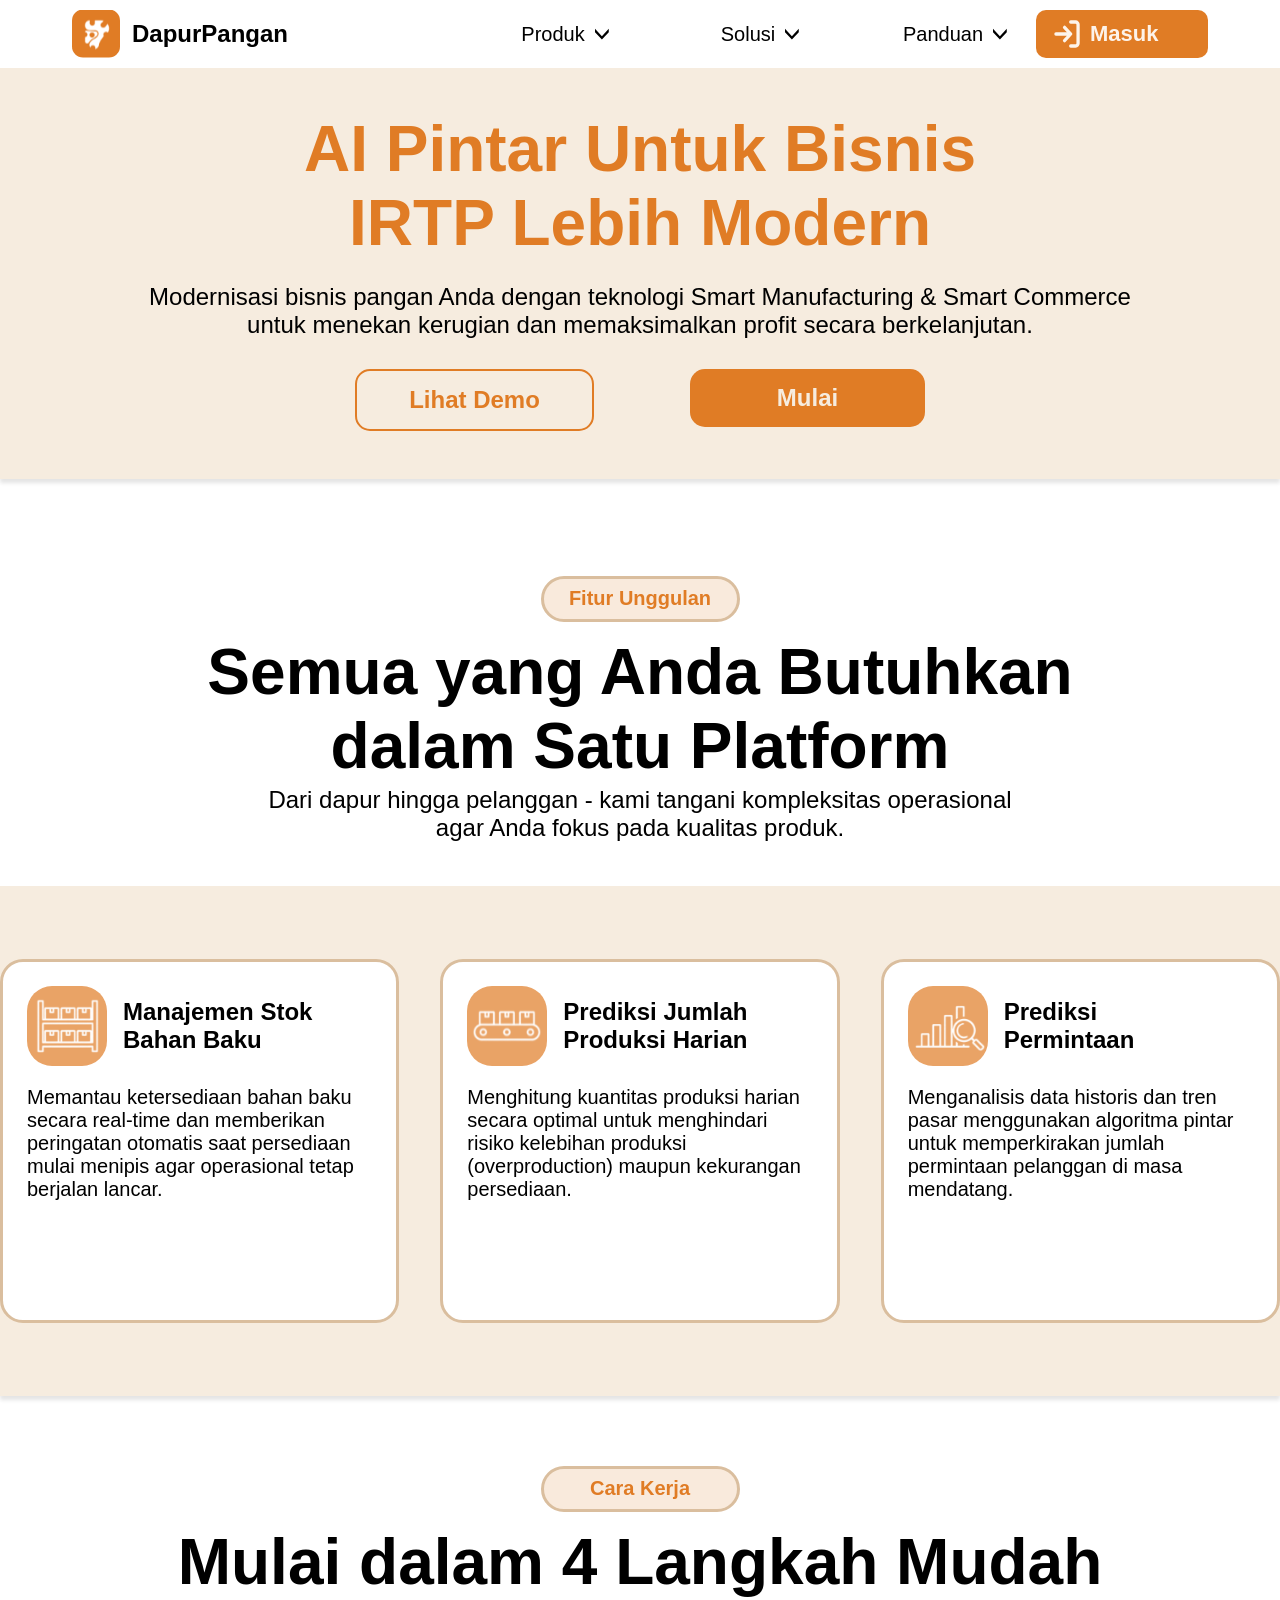
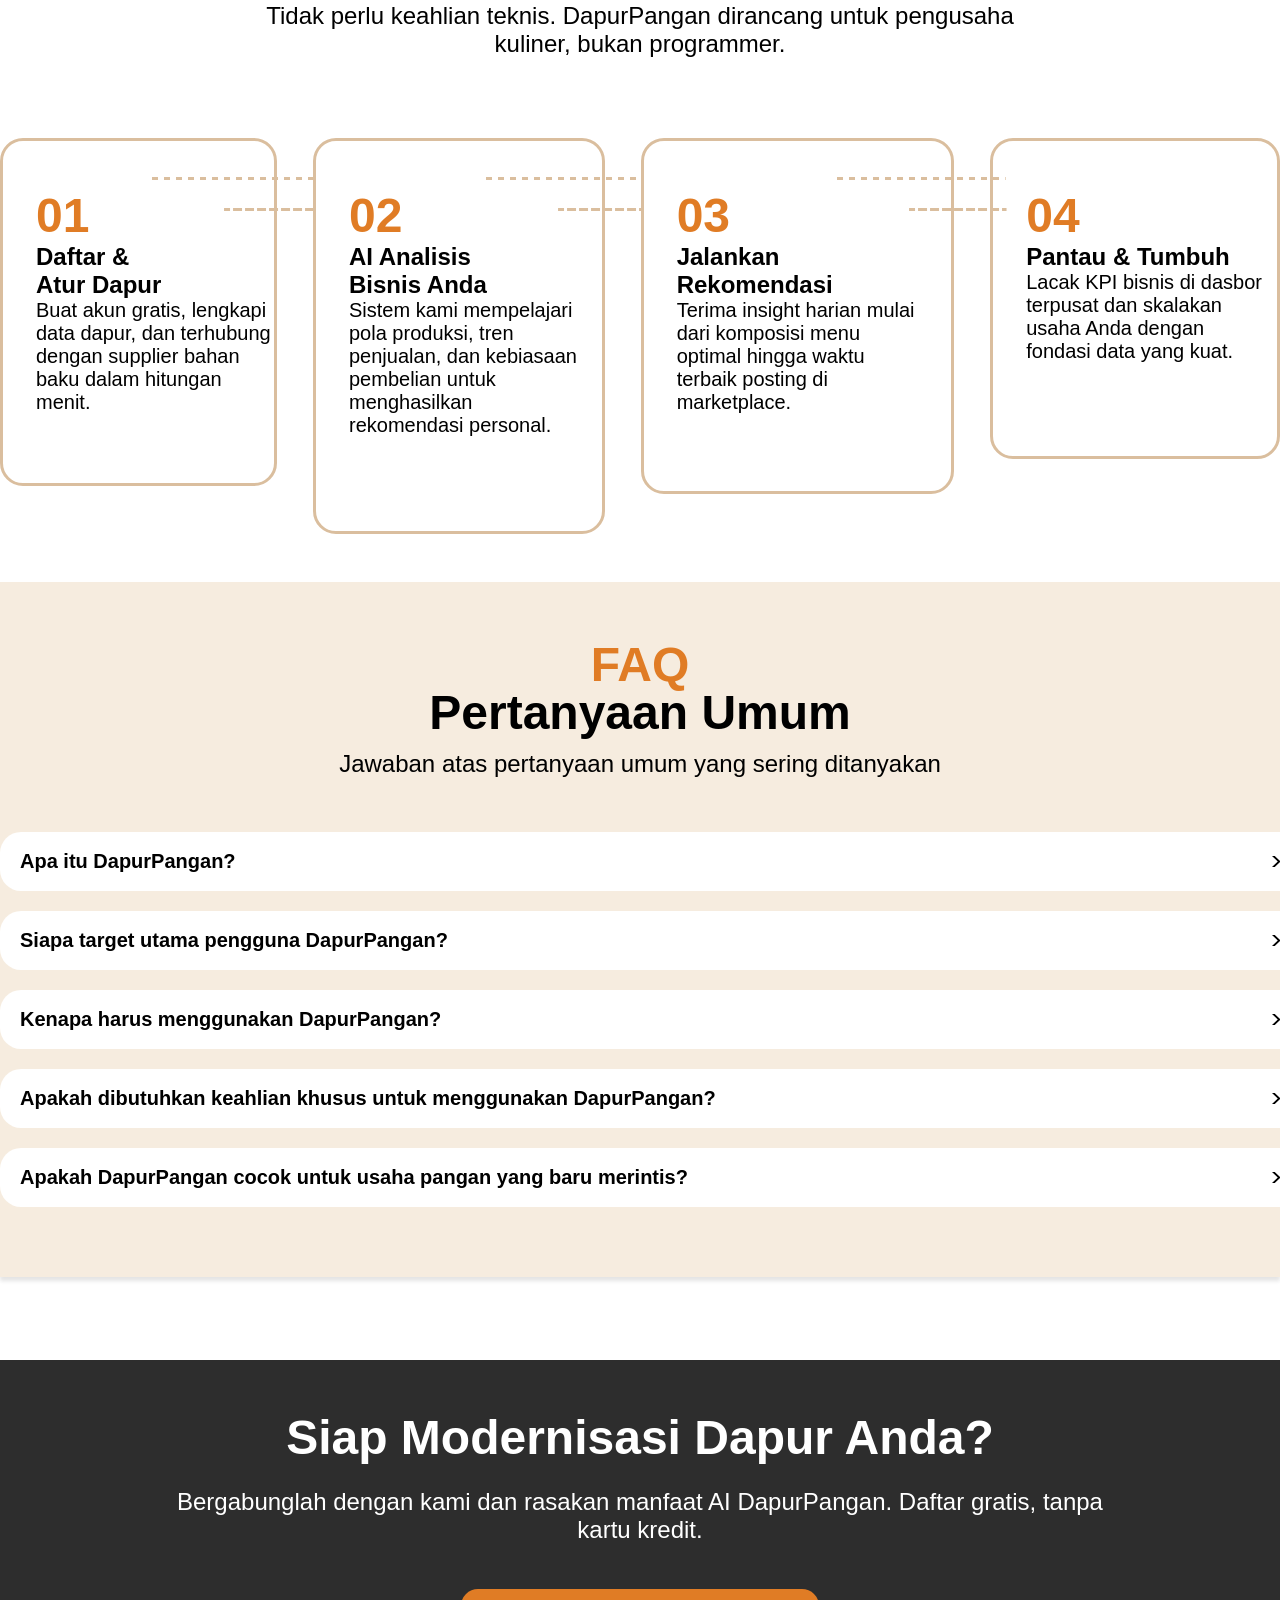
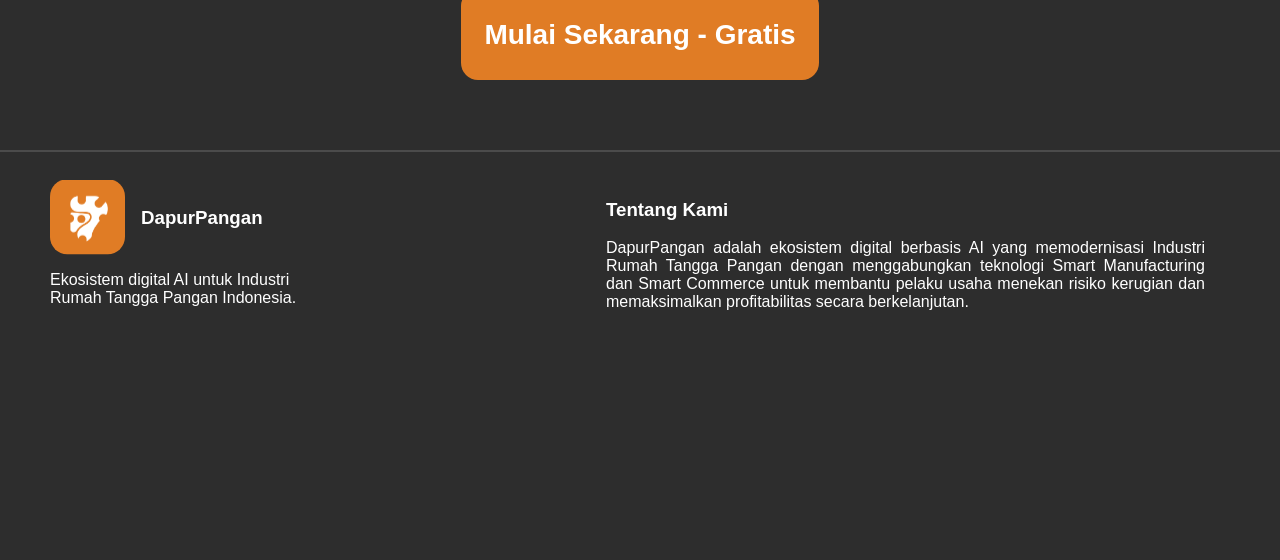
==== commit 4d0b2164: "fix: docker compose password + .dockerignore + perbaikan frontend dan README" ====
--- a/frontend/HTML/index.html
+++ b/frontend/HTML/index.html
@@ -1,5 +1,5 @@
 <!DOCTYPE html>
-<html lang="en">
+<html lang="id">
 <head>
     <meta charset="UTF-8">
     <meta name="viewport" content="width=device-width, initial-scale=1.0">
@@ -222,7 +222,7 @@
 
         <div id="Tombol">
             <div id="btn-Lihat-Demo">
-                <a href="">Lihat Demo</a>
+                <a href="AI Dashboard.html">Lihat Demo</a>
             </div>
 
             <div id="btn-Mulai">
@@ -242,7 +242,7 @@
                 Semua yang Anda Butuhkan<br>dalam Satu Platform
             </h2>
             <p style="font-size: 24px; text-align: center;">
-               Dari dapur hingga pelanggan — kami tangani kompleksitas operasional<br>agar Anda fokus pada kualitas produk. 
+               Dari dapur hingga pelanggan - kami tangani kompleksitas operasional<br>agar Anda fokus pada kualitas produk. 
             </p>
         </div>
         
@@ -438,7 +438,7 @@
                     <img src="../Image/Tanda-Panah.svg" class="panah-faq">
                 </summary>
                 <p>
-                    Sangat cocok. DapurPangan dirancang fleksibel untuk mendampingi usaha di berbagai skala—mulai dari dapur rumah tangga 
+                    Sangat cocok. DapurPangan dirancang fleksibel untuk mendampingi usaha di berbagai skala-mulai dari dapur rumah tangga 
                     yang baru merintis hingga IRTP yang sedang bersiap ekspansi ke skala manufaktur.
                 </p>
             </details>
--- a/frontend/CSS/style.css
+++ b/frontend/CSS/style.css
@@ -6,7 +6,7 @@
 }
 
 body{
-    background-color: #FDF3EA;
+    background-color: #FFFFFF;
     font-family: 'Poppins', 'Century Gothic', 'Segoe UI', sans-serif;
     cursor:default;
     user-select: none;
@@ -29,8 +29,7 @@
     top: 0;
     z-index: 100;
 
-    background-color: #FDF3EA;
-    border-bottom: 4px solid #DABE9E;
+    background-color: #FFFFFF;
 }
 
 /* Paling Kiri */
@@ -209,7 +208,7 @@
 
 /* Body */
 .Body-Content{  
-    background-color: #f1e4d4;
+    background-color: #f6ecdf;
     padding: 8px 10px 8px 10px; 
     position: relative; bottom: 7px;
     box-shadow: 0px 4px 4px rgb(0, 0, 0, 0.11);
@@ -278,7 +277,7 @@
 }
 
 #btn-Mulai a{
-    color: #f1e4d4;
+    color: #f6ecdf;
     font-weight: 600;
 }
 
@@ -304,7 +303,7 @@
 }
 
 .card-container{
-    background-color: #f1e4d4;
+    background-color: #f6ecdf;
     width: 100%;
     height: 510px;
     position: relative; top: 20px;
@@ -441,7 +440,7 @@
 .FAQ{
     width: 100%;
     min-width: 693px;
-    background-color: #f1e4d4;
+    background-color: #f6ecdf;
     padding-bottom: 50px;
     box-shadow: 0px 4px 4px rgb(0, 0, 0, 0.11);
 }
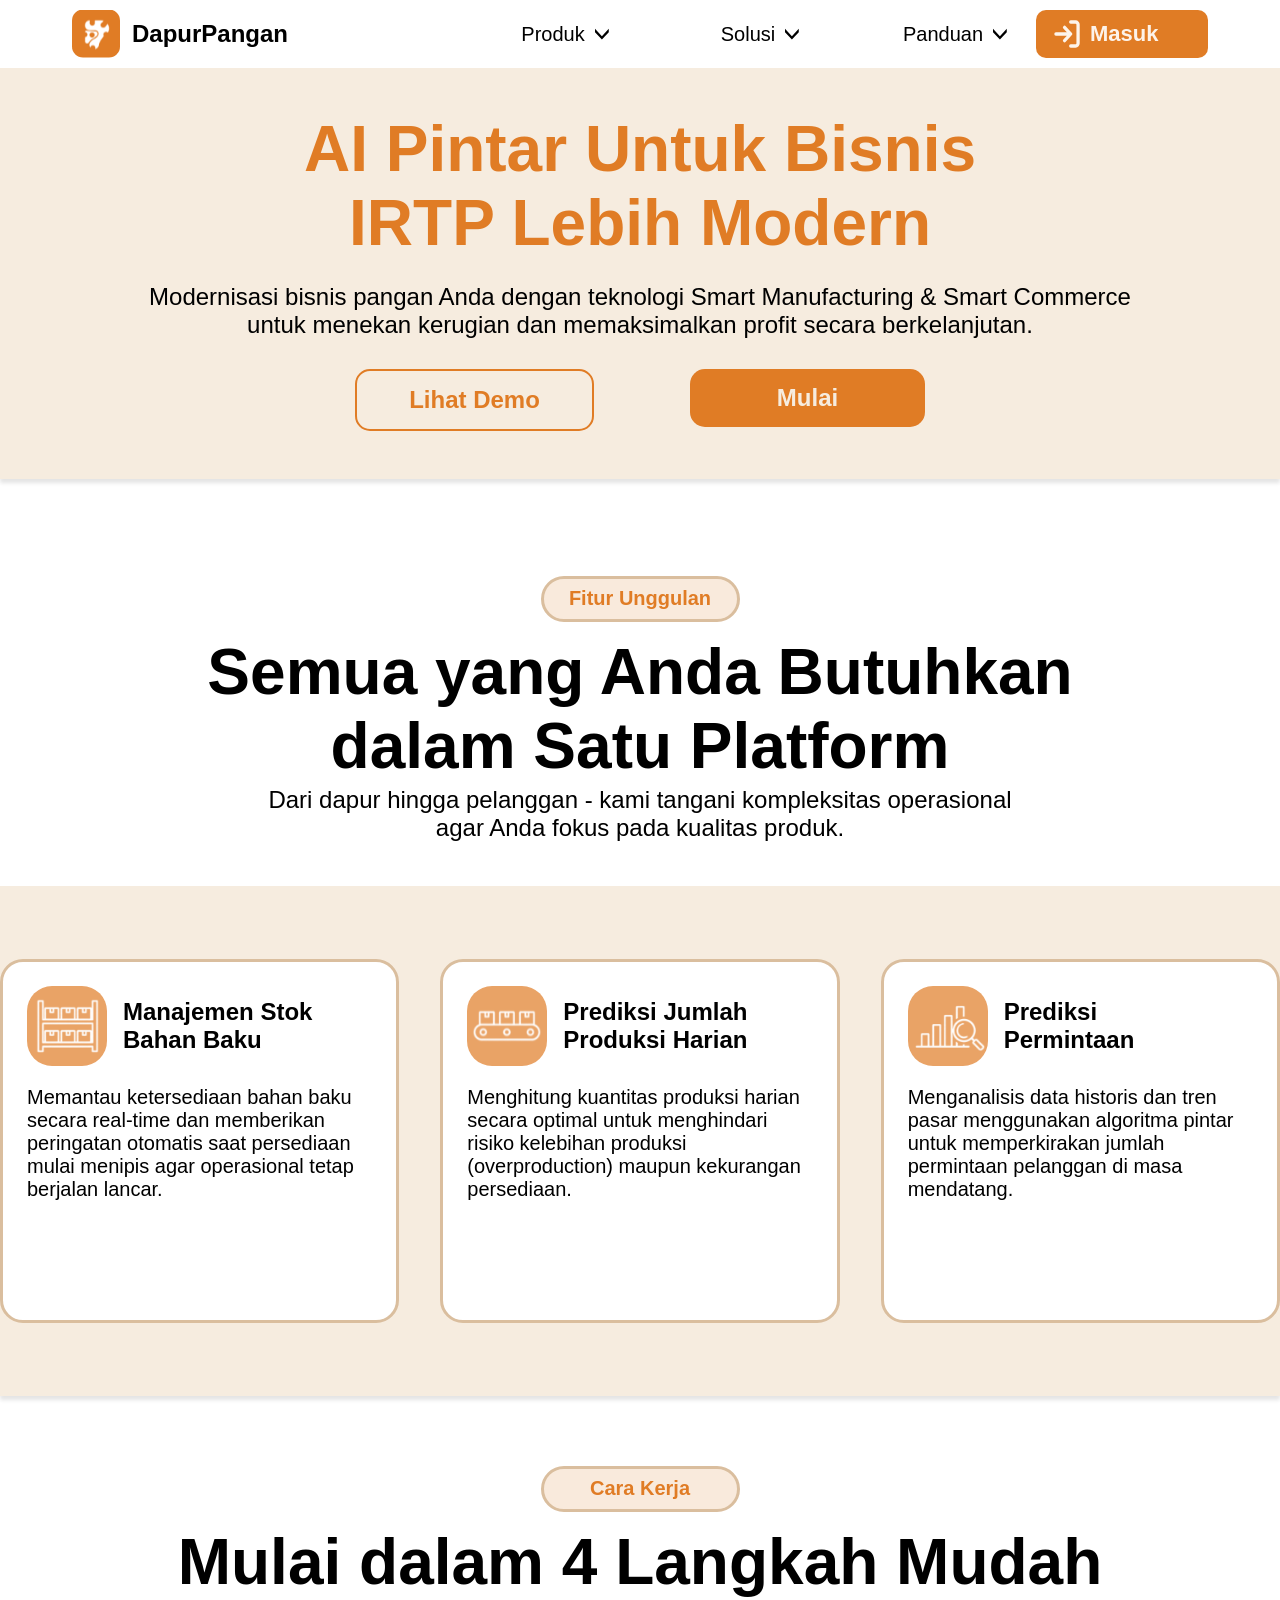
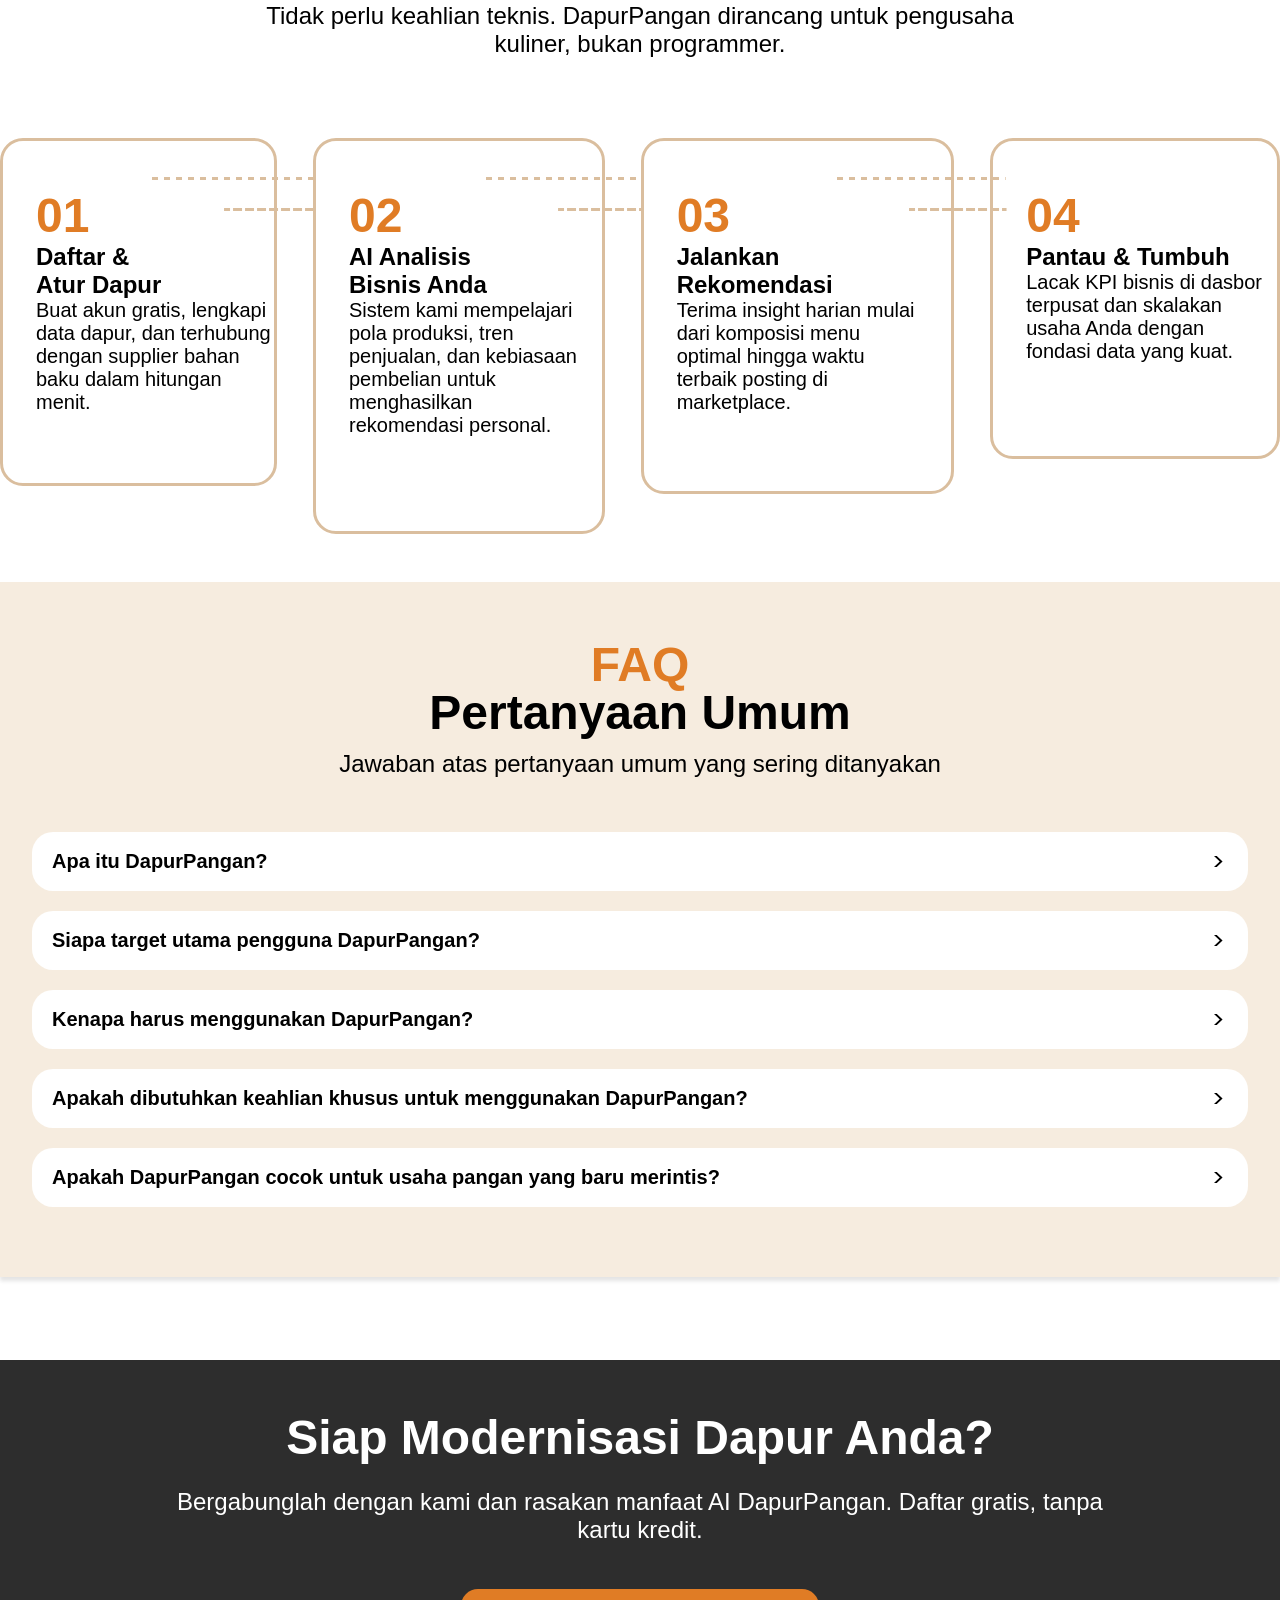
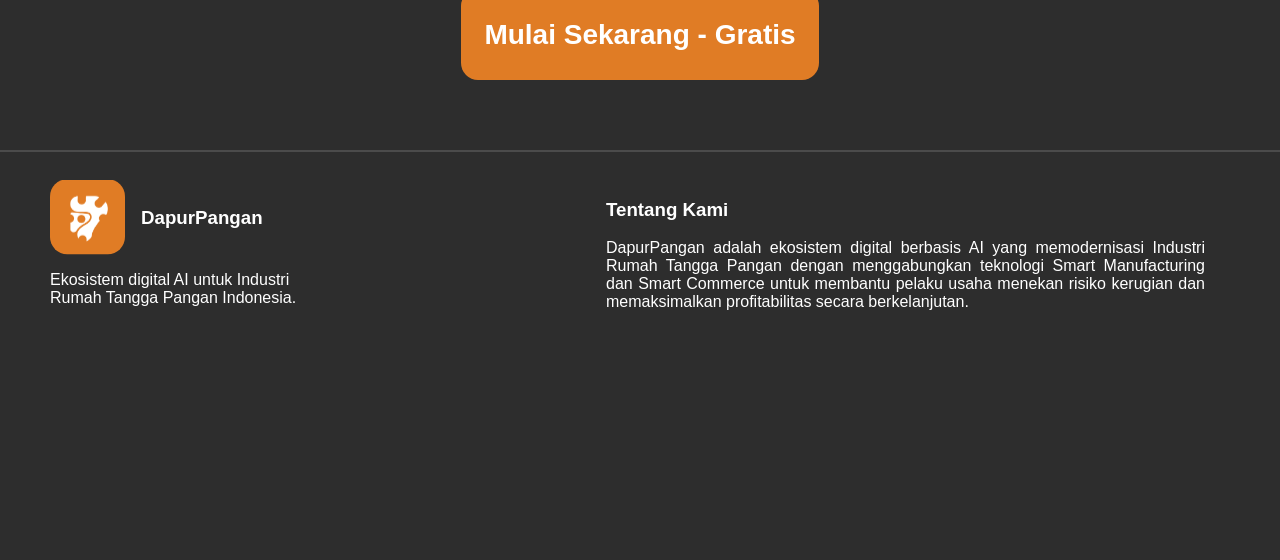
==== commit 5a919d78: "fix: audit round 3 - crash guard, unit kanonik, data entry, UI - orders/stock: guard pred None (500 " ====
--- a/frontend/HTML/index.html
+++ b/frontend/HTML/index.html
@@ -59,8 +59,8 @@
                             <div class="teks">
                                 <h4>Prediksi Permintaan</h4>
                                 <p>
-                                    Menghitung kuantitas produksi harian secara optimal untuk menghindari risiko 
-                                    kelebihan produksi (overproduction) maupun kekurangan persediaan.
+                                    Menganalisis data historis penjualan B2C dan memproyeksikan jumlah 
+                                    pembeli serta unit terjual untuk esok hari.
                                 </p>
                             </div>
 
@@ -232,12 +232,12 @@
      </div>
      
      <!-- Fitur Unggulan -->
-    <div class="fitur-unggulan">
+    <div>
         <div class="badge-hiasan">
             <p>Fitur Unggulan</p>
         </div>
 
-        <div class="badge-tulisan">
+        <div>
             <h2 style="font-size: 64px; font-weight: 600; text-align: center; position: relative; top: 50px;">
                 Semua yang Anda Butuhkan<br>dalam Satu Platform
             </h2>
@@ -291,7 +291,7 @@
          <p>Cara Kerja</p>
     </div>
 
-    <div class="badge-tulisan">
+    <div>
         <h2 style="font-size: 64px; font-weight: 600; text-align: center; position: relative; top: 50px;">
             Mulai dalam 4 Langkah Mudah
         </h2>
@@ -304,8 +304,8 @@
     <div class="Cara-kerja">
 
         <div id="CaraKerja-Satu">
-            <div class="Header-CaraKerja">
-                <div class="nomor-cara-kerja">
+            <div>
+                <div>
                     <div id="Garis-satu">
                         <img src="../Image/Garis.svg" alt="garis putus">
                     </div>
@@ -317,8 +317,8 @@
         </div>
 
         <div id="CaraKerja-Dua">
-            <div class="Header-CaraKerja">
-                <div class="nomor-cara-kerja">
+            <div>
+                <div>
                     <div id="Garis-dua">
                         <img src="../Image/Garis.svg" alt="garis putus">
                     </div>
@@ -330,8 +330,8 @@
         </div>
 
         <div id="CaraKerja-Tiga">
-            <div class="Header-CaraKerja">
-                <div class="nomor-cara-kerja">
+            <div>
+                <div>
                     <div id="Garis-tiga">
                         <img src="../Image/Garis.svg" alt="garis putus">
                     </div>
@@ -343,8 +343,8 @@
         </div>
 
         <div id="CaraKerja-Empat">
-            <div class="Header-CaraKerja">
-                <div class="nomor-cara-kerja">
+            <div>
+                <div>
                     <h3>04</h3> 
                 </div>
                 <h4>Pantau & Tumbuh</h4>
--- a/frontend/CSS/style.css
+++ b/frontend/CSS/style.css
@@ -565,6 +565,19 @@
     justify-content: flex-start;
 }
 
-
-
-
+/* Responsif layar kecil: kotak FAQ agar tidak terpotong */
+@media (max-width: 1450px){
+    .Kotak-pertanyaan details{
+        width: auto;
+        max-width: 95%;
+    }
+    .Kotak-pertanyaan p{
+        width: auto;
+        max-width: 100%;
+        box-sizing: border-box;
+    }
+}
+
+
+
+
